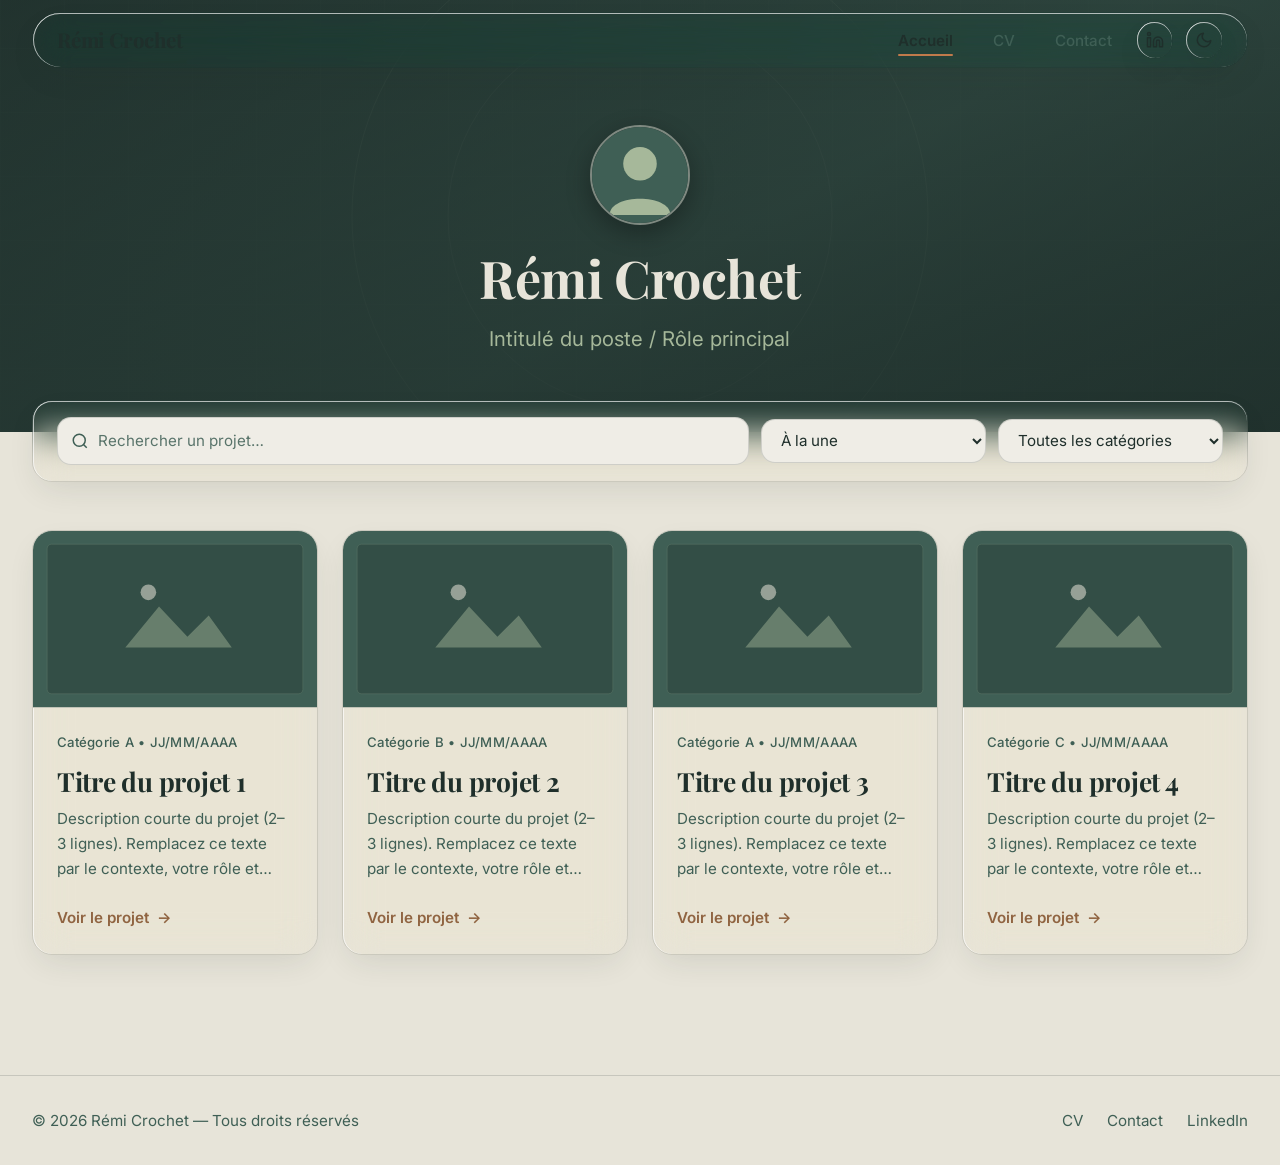
==== index.html @ 6e871546 "Migration des sources" ====
<!DOCTYPE html>
<html lang="fr">
<head>
  <meta charset="UTF-8">
  <meta name="viewport" content="width=device-width, initial-scale=1.0">
  <title>Rémi Crochet — Intitulé du poste / Rôle</title>
  <meta name="description" content="Description courte du portfolio pour les moteurs de recherche (150-160 caractères maximum).">
  
  <!-- Open Graph / SEO -->
  <meta property="og:type" content="website">
  <meta property="og:title" content="Prénom Nom — Intitulé du poste / Rôle">
  <meta property="og:description" content="Description courte du portfolio pour les moteurs de recherche.">
  <meta property="og:image" content="./assets/hero-placeholder.svg">
  <meta property="og:url" content="https://votredomaine.tld/">

  <!-- Typographie : Playfair Display & Inter -->
  <link rel="preconnect" href="https://fonts.googleapis.com">
  <link rel="preconnect" href="https://fonts.gstatic.com" crossorigin>
  <link href="https://fonts.googleapis.com/css2?family=Inter:wght@400;500;600&family=Playfair+Display:ital,wght@0,600;0,700;1,400&display=swap" rel="stylesheet">

  <!-- Script anti-flash de thème (exécuté avant le rendu) -->
  <script>
    (function() {
      const saved = localStorage.getItem('portfolio_theme');
      const prefersDark = window.matchMedia('(prefers-color-scheme: dark)').matches;
      document.documentElement.setAttribute('data-theme', saved || (prefersDark ? 'dark' : 'light'));
    })();
  </script>

  <!-- Styles -->
  <link rel="stylesheet" href="./css/tokens.css">
  <link rel="stylesheet" href="./css/base.css">
  <link rel="stylesheet" href="./css/components/glass.css">
  <link rel="stylesheet" href="./css/components/navbar.css">
  <link rel="stylesheet" href="./css/components/hero.css">
  <link rel="stylesheet" href="./css/components/filters.css">
  <link rel="stylesheet" href="./css/components/card.css">
  <link rel="stylesheet" href="./css/components/carousel.css">
  <link rel="stylesheet" href="./css/components/footer.css">
  <link rel="stylesheet" href="./css/pages/home.css">
</head>
<body>
  <a href="#main-content" class="skip-link">Aller au contenu principal</a>

  <header id="navbar-root" class="site-header"></header>

  <main id="main-content">
    <section id="hero-root" class="hero" aria-label="Présentation"></section>

    <section class="projects-section container" aria-labelledby="projects-heading">
      <h2 id="projects-heading" class="sr-only">Projets réalisés</h2>
      <div id="filters-root" class="filters-bar glass-panel"></div>
      <div id="projects-root" class="projects-showcase" aria-live="polite"></div>
    </section>
  </main>

  <footer id="footer-root" class="site-footer"></footer>

  <script type="module" src="./js/main.js"></script>
  <script type="module" src="./js/pages/home.js"></script>
</body>
</html>
---- css/tokens.css ----
:root {
  /* ==========================================================================
     1. PALETTE BRUTE ("Sauge de galerie") — Ne jamais utiliser dans les composants
     ========================================================================== */
  --palette-forest: #1F2F2B;
  --palette-green: #3F5F55;
  --palette-sage: #A6B89A;
  --palette-cream: #E7E4D9;
  --palette-terracotta: #C07A4B;

  /* ==========================================================================
     2. TYPOGRAPHIE & ÉCHELLES FLUIDES
     ========================================================================== */
  --font-serif: 'Playfair Display', Georgia, Cambria, serif;
  --font-sans: 'Inter', -apple-system, BlinkMacSystemFont, 'Segoe UI', Roboto, sans-serif;

  --text-xs: clamp(0.75rem, 0.72rem + 0.15vw, 0.825rem);
  --text-sm: clamp(0.875rem, 0.84rem + 0.18vw, 0.95rem);
  --text-base: clamp(1rem, 0.96rem + 0.2vw, 1.075rem);
  --text-lg: clamp(1.125rem, 1.05rem + 0.35vw, 1.275rem);
  --text-xl: clamp(1.35rem, 1.2rem + 0.65vw, 1.65rem);
  --text-2xl: clamp(1.75rem, 1.45rem + 1.2vw, 2.35rem);
  --text-3xl: clamp(2.25rem, 1.8rem + 2vw, 3.25rem);

  /* ==========================================================================
     3. ESPACEMENTS, RAYONS & TRANSITIONS
     ========================================================================== */
  --space-2xs: 0.25rem;
  --space-xs: 0.5rem;
  --space-sm: 0.75rem;
  --space-md: 1rem;
  --space-lg: 1.5rem;
  --space-xl: 2rem;
  --space-2xl: 3rem;
  --space-3xl: 4.5rem;

  --radius-sm: 0.5rem;
  --radius-md: 0.875rem;
  --radius-lg: 1.25rem;
  --radius-full: 9999px;

  --container-max: 1280px;
  --navbar-height: 4.5rem;

  --glass-blur: 18px;
  --glass-saturate: 150%;

  --ease-smooth: cubic-bezier(0.22, 1, 0.36, 1);
  --duration-fast: 200ms;
  --duration-normal: 280ms;
}

/* ==========================================================================
   4. VARIABLES SÉMANTIQUES — THÈME CLAIR (Par défaut)
   ========================================================================== */
:root,
:root[data-theme="light"] {
  --bg: var(--palette-cream);
  --surface: color-mix(in srgb, var(--palette-cream) 65%, white 35%);
  --surface-elevated: color-mix(in srgb, var(--palette-cream) 82%, var(--palette-sage) 18%);
  
  /* Liquid Glass clair : dérive de blanc et sauge translucide */
  --surface-glass: color-mix(in srgb, var(--palette-cream) 72%, white 28%, transparent 18%);
  --surface-glass-fallback: color-mix(in srgb, var(--palette-cream) 94%, var(--palette-sage) 6%);
  --glass-border: color-mix(in srgb, var(--palette-forest) 14%, transparent);
  --glass-highlight: color-mix(in srgb, white 65%, transparent);
  --glass-shadow: 0 12px 32px -8px color-mix(in srgb, var(--palette-forest) 12%, transparent);

  /* Contrastes vérifiés WCAG AA :
     - --text (#1F2F2B) sur --bg (#E7E4D9) = 10.7:1 (AAA)
     - --text-muted (#3F5F55) sur --bg (#E7E4D9) = 5.1:1 (AA)
     - --accent-text (#8F5C3A) sur --bg (#E7E4D9) = 4.8:1 (AA)
     - --on-accent (#1F2F2B) sur --accent (#C07A4B) = 4.6:1 (AA) */
  --text: var(--palette-forest);
  --text-muted: var(--palette-green);
  --border: color-mix(in srgb, var(--palette-forest) 16%, transparent);

  --accent: var(--palette-terracotta);
  --accent-hover: color-mix(in srgb, var(--palette-terracotta) 85%, var(--palette-forest) 15%);
  --accent-text: color-mix(in srgb, var(--palette-terracotta) 70%, var(--palette-forest) 30%);
  --on-accent: var(--palette-forest);

  --hero-overlay: linear-gradient(
    to bottom,
    color-mix(in srgb, var(--palette-forest) 58%, transparent),
    color-mix(in srgb, var(--palette-forest) 78%, transparent)
  );
  --hero-text: var(--palette-cream);
  --hero-text-muted: var(--palette-sage);
}

/* ==========================================================================
   5. VARIABLES SÉMANTIQUES — THÈME SOMBRE
   ========================================================================== */
:root[data-theme="dark"] {
  --bg: var(--palette-forest);
  --surface: color-mix(in srgb, var(--palette-forest) 65%, var(--palette-green) 35%);
  --surface-elevated: color-mix(in srgb, var(--palette-forest) 45%, var(--palette-green) 55%);

  /* Liquid Glass sombre : dérive de green translucide */
  --surface-glass: color-mix(in srgb, var(--palette-green) 42%, transparent);
  --surface-glass-fallback: color-mix(in srgb, var(--palette-forest) 75%, var(--palette-green) 25%);
  --glass-border: color-mix(in srgb, var(--palette-sage) 22%, transparent);
  --glass-highlight: color-mix(in srgb, var(--palette-cream) 16%, transparent);
  --glass-shadow: 0 14px 36px -8px rgba(0, 0, 0, 0.45);

  /* Contrastes vérifiés WCAG AA :
     - --text (#E7E4D9) sur --bg (#1F2F2B) = 10.7:1 (AAA)
     - --text-muted (#A6B89A) sur --bg (#1F2F2B) = 6.1:1 (AA)
     - --accent-text (#C07A4B) sur --bg (#1F2F2B) = 4.6:1 (AA) */
  --text: var(--palette-cream);
  --text-muted: var(--palette-sage);
  --border: color-mix(in srgb, var(--palette-sage) 20%, transparent);

  --accent: var(--palette-terracotta);
  --accent-hover: color-mix(in srgb, var(--palette-terracotta) 88%, var(--palette-cream) 12%);
  --accent-text: var(--palette-terracotta);
  --on-accent: var(--palette-forest);

  --hero-overlay: linear-gradient(
    to bottom,
    color-mix(in srgb, var(--palette-forest) 65%, transparent),
    color-mix(in srgb, var(--palette-forest) 90%, transparent)
  );
  --hero-text: var(--palette-cream);
  --hero-text-muted: var(--palette-sage);
}
---- css/base.css ----
*,
*::before,
*::after {
  box-sizing: border-box;
  margin: 0;
  padding: 0;
}

html {
  font-family: var(--font-sans);
  font-size: 100%;
  line-height: 1.65;
  color: var(--text);
  background-color: var(--bg);
  scroll-behavior: smooth;
  transition: background-color var(--duration-normal) var(--ease-smooth),
              color var(--duration-normal) var(--ease-smooth);
}

body {
  min-height: 100vh;
  display: flex;
  flex-direction: column;
  overflow-x: hidden;
  -webkit-font-smoothing: antialiased;
}

main {
  flex: 1;
}

h1, h2, h3, h4 {
  font-family: var(--font-serif);
  font-weight: 700;
  line-height: 1.25;
  color: var(--text);
  letter-spacing: -0.01em;
}

p {
  max-width: 68ch;
}

a {
  color: inherit;
  text-decoration: none;
  transition: color var(--duration-fast) var(--ease-smooth);
}

img, svg {
  display: block;
  max-width: 100%;
}

button, input, select {
  font: inherit;
  color: inherit;
}

ul {
  list-style: none;
}

/* Focus accessible universel (Terracotta) */
:focus-visible {
  outline: 2px solid var(--accent);
  outline-offset: 3px;
}

/* Lien d'évitement clavier */
.skip-link {
  position: absolute;
  top: -100%;
  left: var(--space-md);
  z-index: 1000;
  padding: var(--space-xs) var(--space-md);
  background-color: var(--accent);
  color: var(--on-accent);
  font-weight: 600;
  border-radius: var(--radius-sm);
}

.skip-link:focus {
  top: var(--space-sm);
}

/* Utilitaires de mise en page */
.container {
  width: min(100% - 2rem, var(--container-max));
  margin-inline: auto;
}

@media (min-width: 768px) {
  .container {
    width: min(100% - 4rem, var(--container-max));
  }
}

.page-offset {
  padding-top: calc(var(--navbar-height) + var(--space-2xl));
  padding-bottom: var(--space-3xl);
}

.sr-only {
  position: absolute;
  width: 1px;
  height: 1px;
  padding: 0;
  margin: -1px;
  overflow: hidden;
  clip: rect(0, 0, 0, 0);
  white-space: nowrap;
  border: 0;
}

/* Bouton primaire (Terracotta + texte Forest AA) */
.btn-primary {
  display: inline-flex;
  align-items: center;
  justify-content: center;
  gap: var(--space-xs);
  padding: 0.65rem 1.35rem;
  background-color: var(--accent);
  color: var(--on-accent);
  font-weight: 600;
  font-size: var(--text-sm);
  border-radius: var(--radius-full);
  border: 1px solid transparent;
  cursor: pointer;
  transition: background-color var(--duration-fast) var(--ease-smooth),
              transform var(--duration-fast) var(--ease-smooth);
}

.btn-primary:hover {
  background-color: var(--accent-hover);
  transform: translateY(-1px);
}

.btn-primary:active {
  transform: translateY(0);
}

/* Respect strict de prefers-reduced-motion */
@media (prefers-reduced-motion: reduce) {
  *,
  *::before,
  *::after {
    animation-duration: 0.01ms !important;
    animation-iteration-count: 1 !important;
    transition-duration: 0.01ms !important;
    scroll-behavior: auto !important;
  }
}
---- css/components/glass.css ----
/* Effet Liquid Glass (macOS) avec fallback pour navigateurs sans backdrop-filter */
.glass-panel,
.glass-card,
.glass-pill {
  background-color: var(--surface-glass-fallback);
  border: 1px solid var(--glass-border);
  box-shadow: var(--glass-shadow),
              inset 0 1px 0 0 var(--glass-highlight),
              inset 1px 0 0 0 var(--glass-highlight);
}

@supports ((backdrop-filter: blur(1px)) or (-webkit-backdrop-filter: blur(1px))) {
  .glass-panel,
  .glass-card,
  .glass-pill {
    background-color: var(--surface-glass);
    -webkit-backdrop-filter: blur(var(--glass-blur)) saturate(var(--glass-saturate));
    backdrop-filter: blur(var(--glass-blur)) saturate(var(--glass-saturate));
  }
}

.glass-panel {
  border-radius: var(--radius-lg);
}

.glass-card {
  border-radius: var(--radius-lg);
  transition: transform var(--duration-normal) var(--ease-smooth),
              border-color var(--duration-normal) var(--ease-smooth),
              box-shadow var(--duration-normal) var(--ease-smooth);
}

.glass-pill {
  border-radius: var(--radius-full);
  transition: background-color var(--duration-fast) var(--ease-smooth),
              border-color var(--duration-fast) var(--ease-smooth),
              transform var(--duration-fast) var(--ease-smooth);
}
---- css/components/navbar.css ----
.site-header {
  position: fixed;
  top: 0;
  left: 0;
  right: 0;
  z-index: 100;
  padding: var(--space-sm) 0;
}

.navbar {
  display: flex;
  align-items: center;
  justify-content: space-between;
  min-height: 3.5rem;
  padding: var(--space-xs) var(--space-lg);
}

.navbar__brand {
  font-family: var(--font-serif);
  font-size: var(--text-lg);
  font-weight: 700;
  color: var(--text);
  letter-spacing: -0.01em;
}

.navbar__actions {
  display: flex;
  align-items: center;
  gap: var(--space-sm);
}

.navbar__menu {
  display: none;
  align-items: center;
  gap: var(--space-md);
}

.navbar__link {
  position: relative;
  padding: var(--space-xs) var(--space-sm);
  font-size: var(--text-sm);
  font-weight: 500;
  color: var(--text-muted);
  border-radius: var(--radius-sm);
  transition: color var(--duration-fast) var(--ease-smooth);
}

.navbar__link:hover {
  color: var(--text);
}

.navbar__link[aria-current="page"] {
  color: var(--text);
  font-weight: 600;
}

.navbar__link[aria-current="page"]::after {
  content: "";
  position: absolute;
  bottom: 2px;
  left: var(--space-sm);
  right: var(--space-sm);
  height: 2px;
  background-color: var(--accent);
  border-radius: var(--radius-full);
}

.navbar__icon-btn {
  display: inline-flex;
  align-items: center;
  justify-content: center;
  width: 2.35rem;
  height: 2.35rem;
  color: var(--text);
  background: transparent;
  cursor: pointer;
}

.navbar__icon-btn:hover {
  border-color: var(--accent);
  color: var(--accent-text);
}

.navbar__burger {
  display: inline-flex;
}

/* Menu mobile déroulant */
.navbar__dropdown {
  display: none;
  margin-top: var(--space-xs);
  padding: var(--space-md);
}

.navbar__dropdown[data-open="true"] {
  display: block;
}

.navbar__mobile-list {
  display: flex;
  flex-direction: column;
  gap: var(--space-xs);
}

.navbar__mobile-list .navbar__link {
  display: block;
  padding: var(--space-sm) var(--space-md);
}

@media (min-width: 768px) {
  .navbar__menu {
    display: flex;
  }

  .navbar__burger,
  .navbar__dropdown {
    display: none !important;
  }
}
---- css/components/hero.css ----
.hero {
  position: relative;
  min-height: clamp(22rem, 48vh, 30rem);
  display: flex;
  align-items: center;
  justify-content: center;
  text-align: center;
  padding: calc(var(--navbar-height) + var(--space-2xl)) var(--space-md) var(--space-3xl);
  background-size: cover;
  background-position: center;
  background-repeat: no-repeat;
  overflow: hidden;
}

.hero::before {
  content: "";
  position: absolute;
  inset: 0;
  background: var(--hero-overlay);
  z-index: 1;
}

.hero__content {
  position: relative;
  z-index: 2;
  display: flex;
  flex-direction: column;
  align-items: center;
  gap: var(--space-sm);
  max-width: 42rem;
}

.hero__avatar {
  width: 6.25rem;
  height: 6.25rem;
  border-radius: var(--radius-full);
  object-fit: cover;
  border: 2px solid color-mix(in srgb, var(--palette-cream) 45%, transparent);
  box-shadow: 0 8px 24px rgba(0, 0, 0, 0.3);
  margin-bottom: var(--space-xs);
}

.hero__title {
  font-size: var(--text-3xl);
  color: var(--hero-text);
}

.hero__subtitle {
  font-size: var(--text-lg);
  color: var(--hero-text-muted);
  font-weight: 400;
}
---- css/components/filters.css ----
.filters-bar {
  position: relative;
  z-index: 10;
  margin-top: calc(-1 * var(--space-xl));
  margin-bottom: var(--space-2xl);
  padding: var(--space-md);
  display: grid;
  grid-template-columns: 1fr;
  gap: var(--space-sm);
  align-items: center;
}

.filters-bar__search {
  position: relative;
  display: flex;
  align-items: center;
}

.filters-bar__search-icon {
  position: absolute;
  left: 0.9rem;
  color: var(--text-muted);
  pointer-events: none;
}

.filters-bar__input,
.filters-bar__select {
  width: 100%;
  padding: 0.65rem 0.9rem;
  font-size: var(--text-sm);
  background-color: var(--surface);
  color: var(--text);
  border: 1px solid var(--border);
  border-radius: var(--radius-md);
  transition: border-color var(--duration-fast) var(--ease-smooth);
}

.filters-bar__input {
  padding-left: 2.5rem;
}

.filters-bar__input::placeholder {
  color: var(--text-muted);
  opacity: 0.85;
}

.filters-bar__input:focus,
.filters-bar__select:focus {
  border-color: var(--accent);
  outline: none;
}

.filters-bar__controls {
  display: grid;
  grid-template-columns: 1fr;
  gap: var(--space-sm);
}

@media (min-width: 640px) {
  .filters-bar__controls {
    grid-template-columns: 1fr 1fr;
  }
}

@media (min-width: 960px) {
  .filters-bar {
    grid-template-columns: 1.5fr 1fr;
    padding: var(--space-md) var(--space-lg);
  }
}
---- css/components/card.css ----
.project-card {
  display: flex;
  flex-direction: column;
  height: 100%;
  overflow: hidden;
}

.project-card:hover {
  transform: translateY(-4px);
  border-color: color-mix(in srgb, var(--accent) 50%, var(--glass-border));
}

.project-card__media {
  position: relative;
  aspect-ratio: 16 / 10;
  overflow: hidden;
  background-color: var(--surface-elevated);
  border-bottom: 1px solid var(--glass-border);
}

.project-card__img {
  width: 100%;
  height: 100%;
  object-fit: cover;
  transition: transform var(--duration-normal) var(--ease-smooth);
}

.project-card:hover .project-card__img {
  transform: scale(1.03);
}

.project-card__body {
  display: flex;
  flex-direction: column;
  flex: 1;
  padding: var(--space-lg);
  gap: var(--space-xs);
}

.project-card__meta {
  font-size: var(--text-xs);
  color: var(--text-muted);
  font-weight: 500;
  letter-spacing: 0.02em;
}

.project-card__title {
  font-size: var(--text-xl);
  color: var(--text);
  margin-top: 0.15rem;
}

.project-card__desc {
  font-size: var(--text-sm);
  color: var(--text-muted);
  display: -webkit-box;
  -webkit-line-clamp: 3;
  -webkit-box-orient: vertical;
  overflow: hidden;
  margin-bottom: var(--space-md);
}

.project-card__link {
  margin-top: auto;
  display: inline-flex;
  align-items: center;
  gap: var(--space-xs);
  font-size: var(--text-sm);
  font-weight: 600;
  color: var(--accent-text);
  width: fit-content;
}

.project-card__link:hover {
  text-decoration: underline;
  text-underline-offset: 4px;
}
---- css/components/carousel.css ----
/* Mode Grille (4 projets ou moins) */
.projects-grid {
  display: grid;
  grid-template-columns: 1fr;
  gap: var(--space-lg);
}

@media (min-width: 640px) {
  .projects-grid {
    grid-template-columns: repeat(2, 1fr);
  }
}

@media (min-width: 960px) {
  .projects-grid {
    grid-template-columns: repeat(3, 1fr);
  }
}

@media (min-width: 1200px) {
  .projects-grid {
    grid-template-columns: repeat(4, 1fr);
  }
}

/* Mode Carrousel (Plus de 4 projets) */
.carousel {
  position: relative;
}

.carousel__header {
  display: flex;
  justify-content: flex-end;
  gap: var(--space-xs);
  margin-bottom: var(--space-md);
}

.carousel__btn {
  display: inline-flex;
  align-items: center;
  justify-content: center;
  width: 2.5rem;
  height: 2.5rem;
  cursor: pointer;
  color: var(--text);
}

.carousel__btn:hover {
  border-color: var(--accent);
  color: var(--accent-text);
}

.carousel__track {
  display: grid;
  grid-auto-flow: column;
  /* Mobile : 1.2 cartes visibles pour suggérer le défilement */
  grid-auto-columns: calc((100% - var(--space-md)) / 1.2);
  gap: var(--space-lg);
  overflow-x: auto;
  scroll-snap-type: x mandatory;
  scroll-behavior: smooth;
  scrollbar-width: none;
  padding-bottom: var(--space-sm);
  cursor: grab;
}

.carousel__track::-webkit-scrollbar {
  display: none;
}

.carousel__track.is-dragging {
  cursor: grabbing;
  scroll-snap-type: none;
  scroll-behavior: auto;
  user-select: none;
}

.carousel__slide {
  scroll-snap-align: start;
  height: 100%;
}

/* Tablette : 3 cartes visibles */
@media (min-width: 768px) {
  .carousel__track {
    grid-auto-columns: calc((100% - (2 * var(--space-lg))) / 3);
  }
}

/* Grand écran : 4 cartes visibles */
@media (min-width: 1200px) {
  .carousel__track {
    grid-auto-columns: calc((100% - (3 * var(--space-lg))) / 4);
  }
}
---- css/components/footer.css ----
.site-footer {
  margin-top: var(--space-3xl);
  border-top: 1px solid var(--border);
  padding: var(--space-xl) 0;
  font-size: var(--text-sm);
  color: var(--text-muted);
}

.footer__inner {
  display: flex;
  flex-direction: column;
  align-items: center;
  justify-content: space-between;
  gap: var(--space-md);
  text-align: center;
}

.footer__links {
  display: flex;
  align-items: center;
  gap: var(--space-lg);
}

.footer__link:hover {
  color: var(--accent-text);
  text-decoration: underline;
  text-underline-offset: 4px;
}

@media (min-width: 640px) {
  .footer__inner {
    flex-direction: row;
    text-align: left;
  }
}
---- css/pages/home.css ----
.projects-section {
  padding-bottom: var(--space-2xl);
}

.empty-state {
  text-align: center;
  padding: var(--space-3xl) var(--space-lg);
  display: flex;
  flex-direction: column;
  align-items: center;
  gap: var(--space-md);
}

.empty-state__title {
  font-size: var(--text-xl);
}

.empty-state__text {
  color: var(--text-muted);
  font-size: var(--text-sm);
}
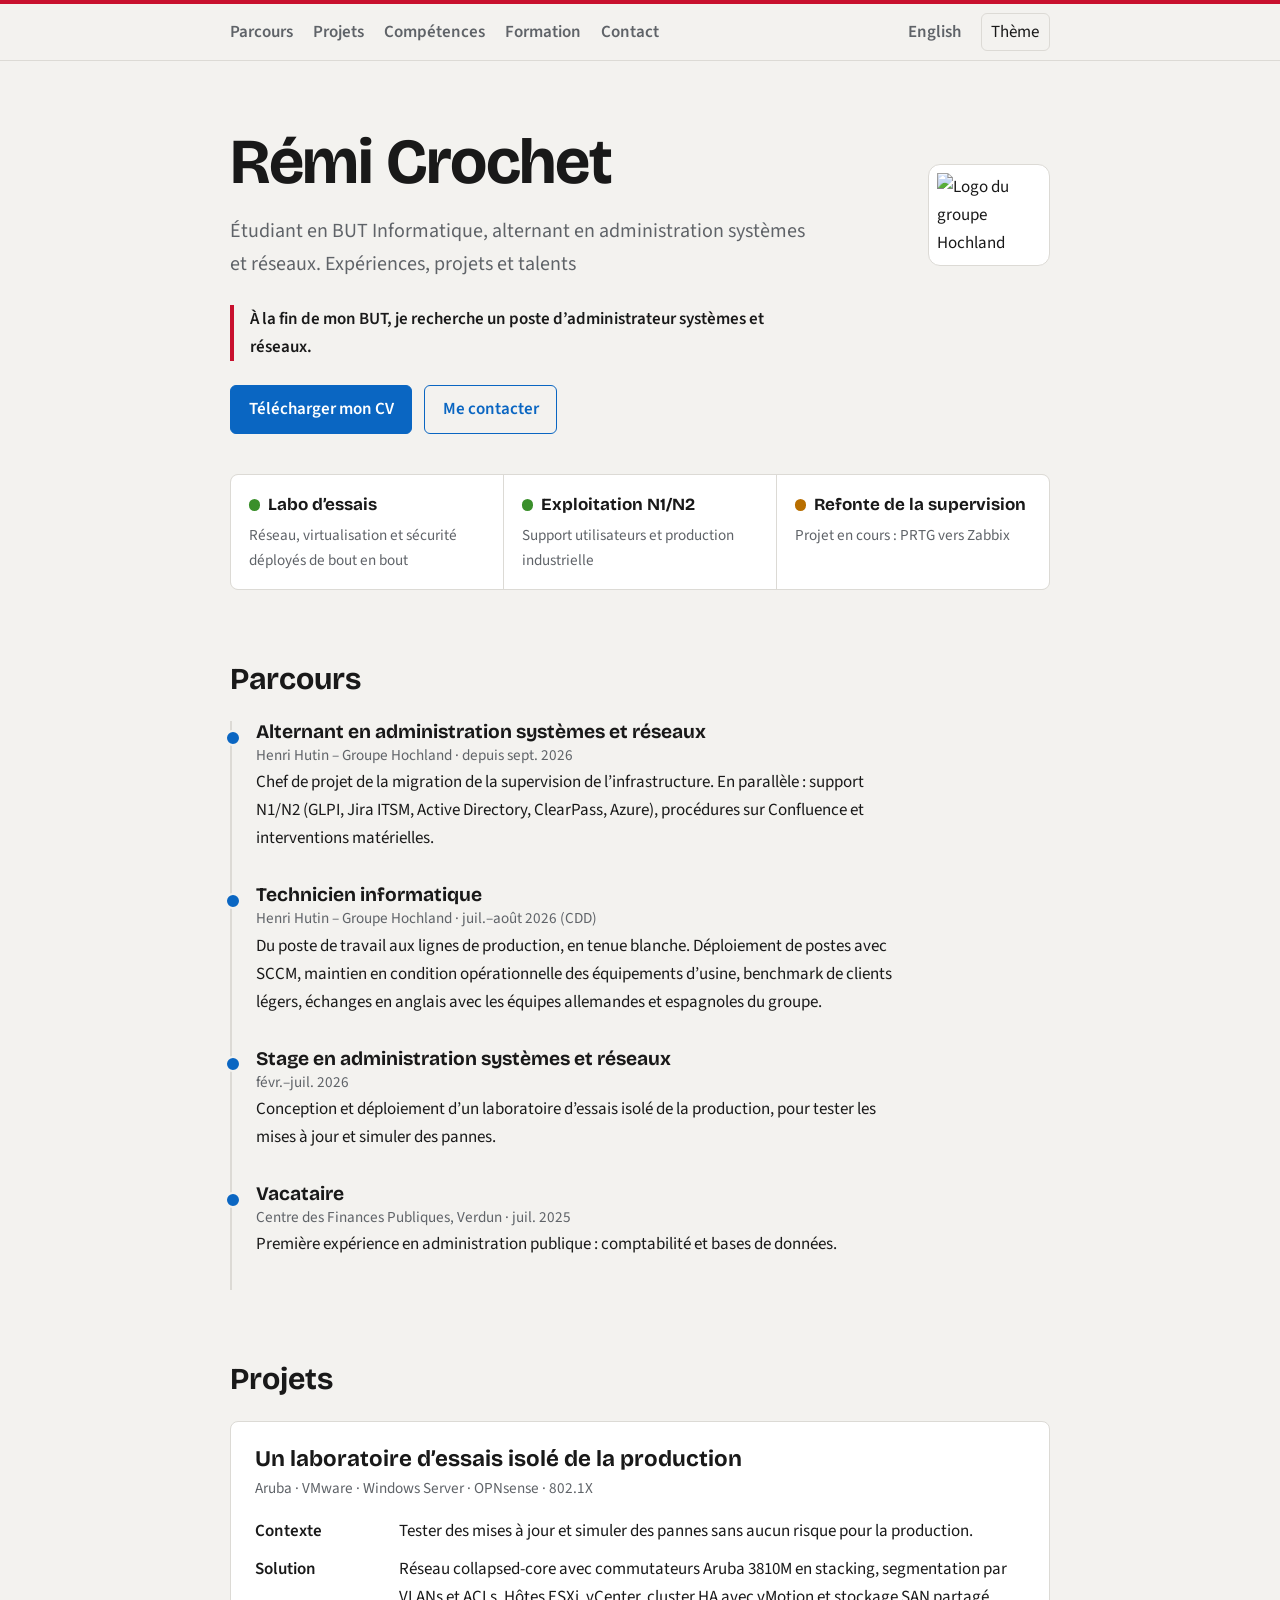
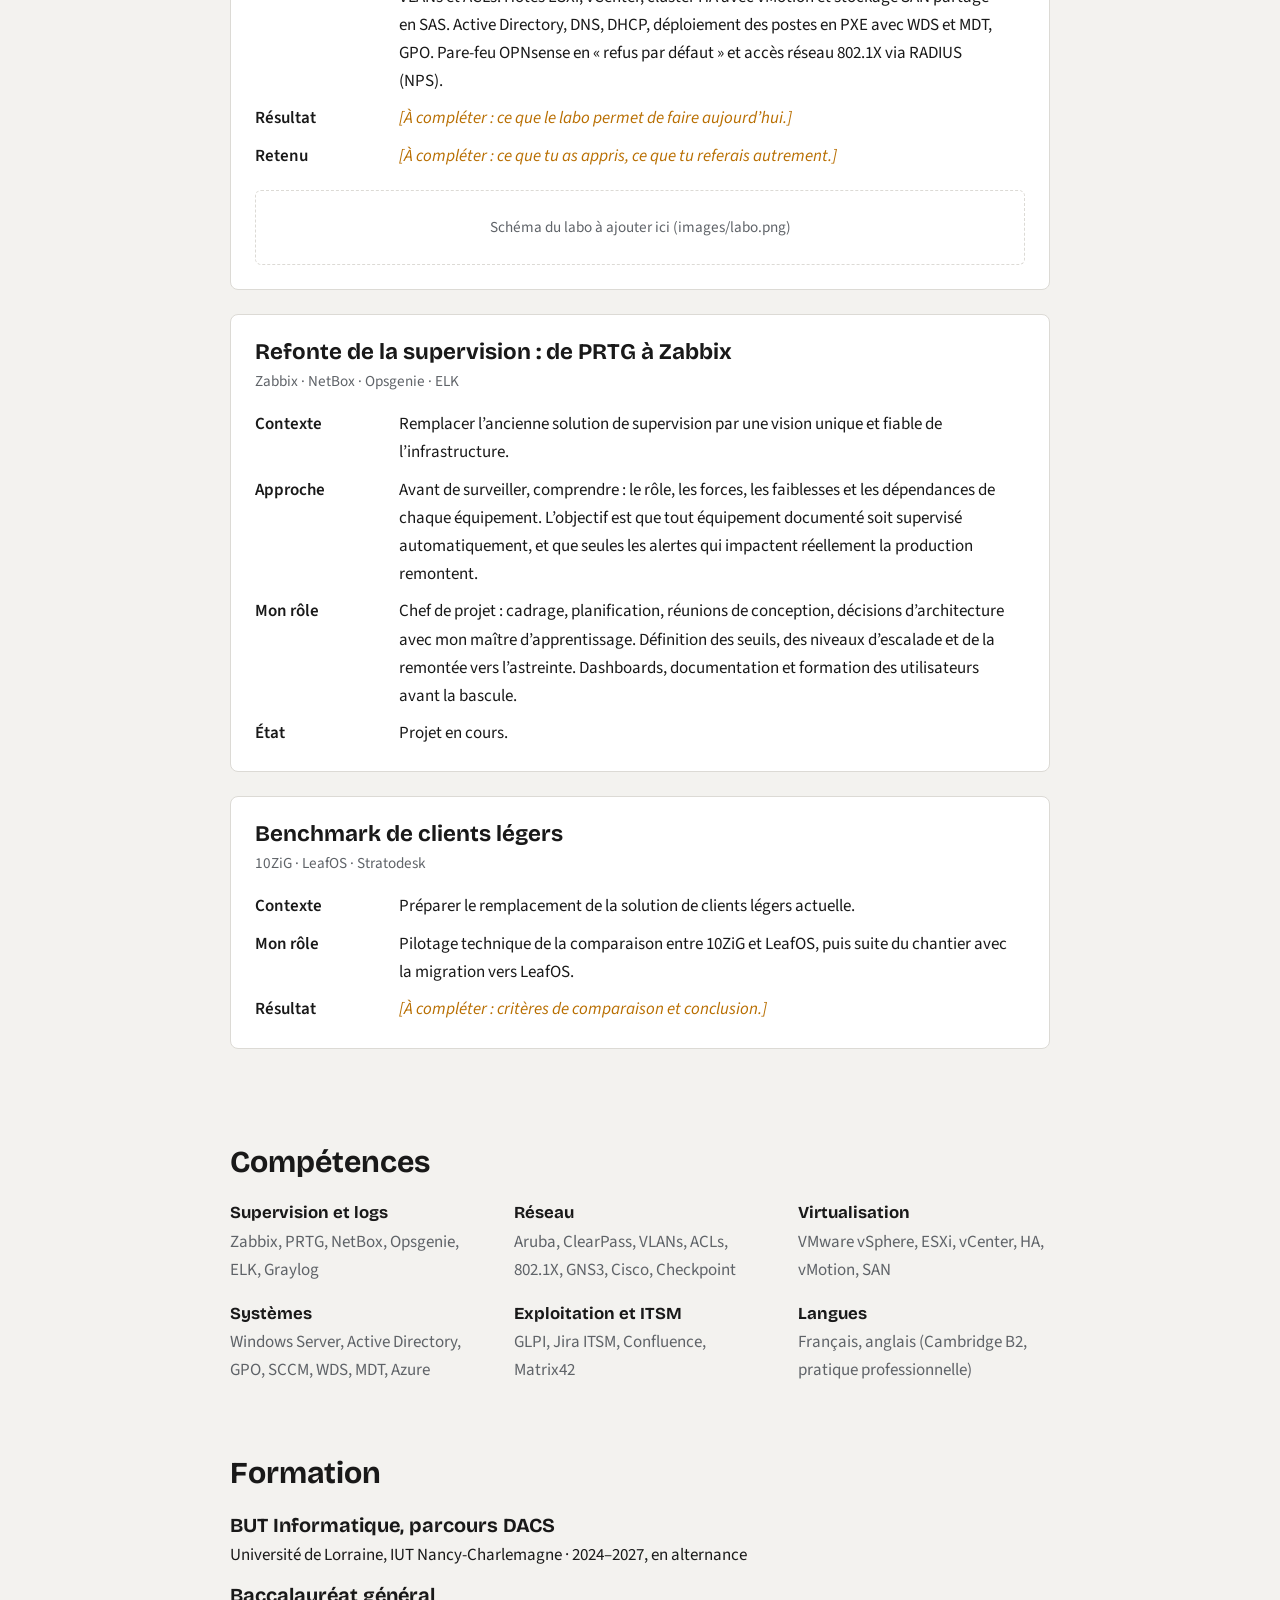
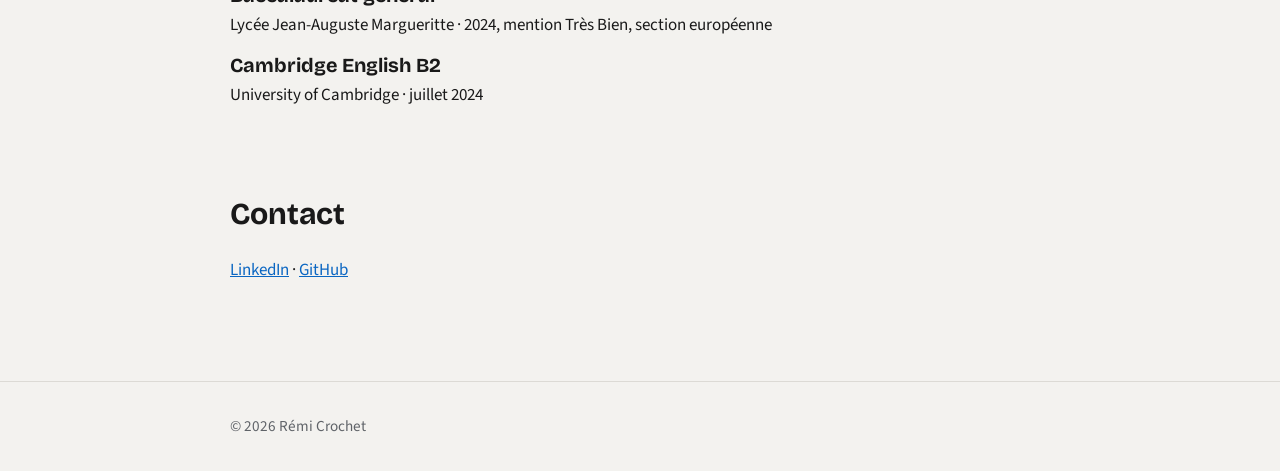
==== commit 5820ec79: "portfolio" ====
--- a/index.html
+++ b/index.html
@@ -1,62 +1,202 @@
-<!DOCTYPE html>
-<html lang="fr">
-<head>
-  <meta charset="UTF-8">
-  <meta name="viewport" content="width=device-width, initial-scale=1.0">
-  <title>Rémi Crochet — Intitulé du poste / Rôle</title>
-  <meta name="description" content="Description courte du portfolio pour les moteurs de recherche (150-160 caractères maximum).">
-  
-  <!-- Open Graph / SEO -->
-  <meta property="og:type" content="website">
-  <meta property="og:title" content="Prénom Nom — Intitulé du poste / Rôle">
-  <meta property="og:description" content="Description courte du portfolio pour les moteurs de recherche.">
-  <meta property="og:image" content="./assets/hero-placeholder.svg">
-  <meta property="og:url" content="https://votredomaine.tld/">
-
-  <!-- Typographie : Playfair Display & Inter -->
-  <link rel="preconnect" href="https://fonts.googleapis.com">
-  <link rel="preconnect" href="https://fonts.gstatic.com" crossorigin>
-  <link href="https://fonts.googleapis.com/css2?family=Inter:wght@400;500;600&family=Playfair+Display:ital,wght@0,600;0,700;1,400&display=swap" rel="stylesheet">
-
-  <!-- Script anti-flash de thème (exécuté avant le rendu) -->
-  <script>
-    (function() {
-      const saved = localStorage.getItem('portfolio_theme');
-      const prefersDark = window.matchMedia('(prefers-color-scheme: dark)').matches;
-      document.documentElement.setAttribute('data-theme', saved || (prefersDark ? 'dark' : 'light'));
-    })();
-  </script>
-
-  <!-- Styles -->
-  <link rel="stylesheet" href="./css/tokens.css">
-  <link rel="stylesheet" href="./css/base.css">
-  <link rel="stylesheet" href="./css/components/glass.css">
-  <link rel="stylesheet" href="./css/components/navbar.css">
-  <link rel="stylesheet" href="./css/components/hero.css">
-  <link rel="stylesheet" href="./css/components/filters.css">
-  <link rel="stylesheet" href="./css/components/card.css">
-  <link rel="stylesheet" href="./css/components/carousel.css">
-  <link rel="stylesheet" href="./css/components/footer.css">
-  <link rel="stylesheet" href="./css/pages/home.css">
-</head>
-<body>
-  <a href="#main-content" class="skip-link">Aller au contenu principal</a>
-
-  <header id="navbar-root" class="site-header"></header>
-
-  <main id="main-content">
-    <section id="hero-root" class="hero" aria-label="Présentation"></section>
-
-    <section class="projects-section container" aria-labelledby="projects-heading">
-      <h2 id="projects-heading" class="sr-only">Projets réalisés</h2>
-      <div id="filters-root" class="filters-bar glass-panel"></div>
-      <div id="projects-root" class="projects-showcase" aria-live="polite"></div>
-    </section>
-  </main>
-
-  <footer id="footer-root" class="site-footer"></footer>
-
-  <script type="module" src="./js/main.js"></script>
-  <script type="module" src="./js/pages/home.js"></script>
-</body>
-</html>+<!DOCTYPE html>
+<html lang="fr">
+<head>
+<meta charset="utf-8">
+<meta name="viewport" content="width=device-width, initial-scale=1">
+<title>Rémi Crochet – Administration systèmes et réseaux</title>
+<meta name="description" content="Étudiant en BUT Informatique, alternant en administration systèmes et réseaux. Parcours, projets et compétences.">
+<link rel="canonical" href="https://remicrochet.fr/">
+<link rel="alternate" hreflang="en" href="en.html">
+<link rel="preconnect" href="https://fonts.googleapis.com">
+<link rel="preconnect" href="https://fonts.gstatic.com" crossorigin>
+<link href="https://fonts.googleapis.com/css2?family=Bricolage+Grotesque:wght@500;700&family=Source+Sans+3:wght@400;600&display=swap" rel="stylesheet">
+<style>
+:root{--bg:#f3f2ef;--surface:#fff;--ink:#191919;--muted:#5f6368;--line:#dcdad5;--accent:#0a66c2;--on:#fff;--red:#c8102e;--ok:#3a8f2b;--warn:#b86e00}
+@media (prefers-color-scheme:dark){:root:not([data-theme=light]){--bg:#151a1e;--surface:#1d2226;--ink:#ecf0f3;--muted:#a9b3bb;--line:#38434f;--accent:#71b7fb;--on:#0b1218;--red:#ff5a6e;--ok:#5fcf4a;--warn:#f0b13a}}
+:root[data-theme=dark]{--bg:#151a1e;--surface:#1d2226;--ink:#ecf0f3;--muted:#a9b3bb;--line:#38434f;--accent:#71b7fb;--on:#0b1218;--red:#ff5a6e;--ok:#5fcf4a;--warn:#f0b13a}
+*{box-sizing:border-box}
+html{scroll-behavior:smooth;scroll-padding-top:4.5rem}
+body{margin:0;background:var(--bg);color:var(--ink);font:400 1.0625rem/1.65 "Source Sans 3",system-ui,sans-serif}
+h1,h2,h3{font-family:"Bricolage Grotesque",system-ui,sans-serif;line-height:1.15;margin:0}
+a{color:var(--accent)}
+a:focus-visible,button:focus-visible{outline:3px solid var(--accent);outline-offset:3px}
+.wrap{max-width:860px;margin:0 auto;padding:0 1.25rem}
+header.top{border-top:4px solid var(--red);position:sticky;top:0;z-index:5;background:var(--bg);border-bottom:1px solid var(--line)}
+header.top .wrap{display:flex;gap:1.25rem;align-items:center;min-height:3.5rem;overflow-x:auto}
+header.top a{color:var(--muted);text-decoration:none;white-space:nowrap;font-weight:600}
+header.top a:hover{color:var(--ink)}
+header.top .lang{margin-left:auto}
+header.top button{background:none;border:1px solid var(--line);color:var(--ink);border-radius:6px;padding:.25rem .6rem;cursor:pointer;font:inherit}
+section{padding:3.5rem 0 1rem}
+h2{font-size:1.9rem;margin-bottom:1.5rem}
+.hero{padding-top:4rem}
+.intro{display:flex;gap:2rem;align-items:center;justify-content:space-between;flex-wrap:wrap}
+.logo{background:#fff;border-radius:12px;padding:.5rem;border:1px solid var(--line);flex:none}
+.logo img{display:block;width:104px;height:auto}
+.goal{border-left:4px solid var(--red);padding-left:1rem;max-width:36rem;margin:0 0 1.5rem;font-weight:600}
+.hero h1{font-size:clamp(2.4rem,7vw,4rem);letter-spacing:-.02em;font-weight:700}
+.hero p.lead{font-size:1.25rem;max-width:36rem;color:var(--muted);margin:1rem 0 1.5rem}
+.btns{display:flex;flex-wrap:wrap;gap:.75rem;margin-bottom:2.5rem}
+.btn{display:inline-block;padding:.6rem 1.1rem;border-radius:6px;border:1px solid var(--accent);color:var(--accent);text-decoration:none;font-weight:600}
+.btn.main{background:var(--accent);color:var(--on)}
+.board{display:grid;grid-template-columns:repeat(auto-fit,minmax(230px,1fr));gap:1px;background:var(--line);border:1px solid var(--line);border-radius:8px;overflow:hidden}
+.tile{background:var(--surface);padding:1rem 1.1rem}
+.tile b{display:flex;align-items:center;gap:.5rem;font-family:"Bricolage Grotesque",sans-serif}
+.dot{width:.7rem;height:.7rem;border-radius:50%;background:var(--ok);flex:none}
+.dot.warn{background:var(--warn)}
+.tile span{display:block;color:var(--muted);font-size:.95rem;margin-top:.25rem}
+.timeline{list-style:none;margin:0;padding:0 0 0 1.5rem;border-left:2px solid var(--line)}
+.timeline li{position:relative;padding-bottom:2rem}
+.timeline li::before{content:"";position:absolute;left:calc(-1.5rem - 7px);top:.55rem;width:12px;height:12px;border-radius:50%;background:var(--accent);border:2px solid var(--bg)}
+.timeline h3{font-size:1.2rem}
+.when{color:var(--muted);font-size:.95rem;margin:.1rem 0 .4rem}
+.timeline p{margin:0;max-width:40rem}
+article.proj{background:var(--surface);border:1px solid var(--line);border-radius:8px;padding:1.5rem;margin-bottom:1.5rem}
+article.proj h3{font-size:1.4rem;margin-bottom:.25rem}
+article.proj .tags{color:var(--muted);font-size:.95rem;margin:0 0 1rem}
+article.proj dl{margin:0;display:grid;grid-template-columns:8rem 1fr;gap:.6rem 1rem}
+article.proj dt{font-weight:600}
+article.proj dd{margin:0;max-width:38rem}
+.todo{color:var(--warn);font-style:italic}
+.fig{margin:1.25rem 0 0;border:1px dashed var(--line);border-radius:6px;padding:1.5rem;color:var(--muted);text-align:center;font-size:.95rem}
+.skills{display:grid;grid-template-columns:repeat(auto-fit,minmax(240px,1fr));gap:1.25rem 2rem}
+.skills h3{font-size:1.05rem;margin-bottom:.3rem}
+.skills p{margin:0;color:var(--muted)}
+.edu p{margin:.2rem 0 1rem}
+footer{margin-top:4rem;border-top:1px solid var(--line);padding:2rem 0;color:var(--muted);font-size:.95rem}
+@media (max-width:600px){article.proj dl{grid-template-columns:1fr;gap:.1rem}article.proj dd{margin-bottom:.7rem}}
+@media (prefers-reduced-motion:reduce){html{scroll-behavior:auto}}
+</style>
+</head>
+<body>
+<header class="top">
+  <div class="wrap">
+    <a href="#parcours">Parcours</a><a href="#projets">Projets</a><a href="#competences">Compétences</a><a href="#formation">Formation</a><a href="#contact">Contact</a>
+    <a class="lang" href="en.html" hreflang="en" lang="en">English</a>
+    <button id="theme" type="button" aria-label="Changer de thème">Thème</button>
+  </div>
+</header>
+
+<main class="wrap">
+  <section class="hero" id="top">
+    <div class="intro"><div><h1>Rémi Crochet</h1>
+    <p class="lead">Étudiant en BUT Informatique, alternant en administration systèmes et réseaux. Expériences, projets et talents</p></div><div class="logo"><img src="images/hochland.jpg" width="104" alt="Logo du groupe Hochland"></div></div>
+    <p class="goal">À la fin de mon BUT, je recherche un poste d’administrateur systèmes et réseaux.</p>
+    <div class="btns">
+      <a class="btn main" href="cv.pdf">Télécharger mon CV</a>
+      <a class="btn" href="#contact">Me contacter</a>
+    </div>
+    <div class="board" role="list" aria-label="Où j’en suis">
+      <div class="tile" role="listitem"><b><i class="dot"></i>Labo d’essais</b><span>Réseau, virtualisation et sécurité déployés de bout en bout</span></div>
+      <div class="tile" role="listitem"><b><i class="dot"></i>Exploitation N1/N2</b><span>Support utilisateurs et production industrielle</span></div>
+      <div class="tile" role="listitem"><b><i class="dot warn"></i>Refonte de la supervision</b><span>Projet en cours : PRTG vers Zabbix</span></div>
+    </div>
+  </section>
+
+  <section id="parcours">
+    <h2>Parcours</h2>
+    <ol class="timeline">
+      <li>
+        <h3>Alternant en administration systèmes et réseaux</h3>
+        <p class="when">Henri Hutin – Groupe Hochland · depuis sept. 2026</p>
+        <p>Chef de projet de la migration de la supervision de l’infrastructure. En parallèle : support N1/N2 (GLPI, Jira ITSM, Active Directory, ClearPass, Azure), procédures sur Confluence et interventions matérielles.</p>
+      </li>
+      <li>
+        <h3>Technicien informatique</h3>
+        <p class="when">Henri Hutin – Groupe Hochland · juil.–août 2026 (CDD)</p>
+        <p>Du poste de travail aux lignes de production, en tenue blanche. Déploiement de postes avec SCCM, maintien en condition opérationnelle des équipements d’usine, benchmark de clients légers, échanges en anglais avec les équipes allemandes et espagnoles du groupe.</p>
+      </li>
+      <li>
+        <h3>Stage en administration systèmes et réseaux</h3>
+        <p class="when">févr.–juil. 2026</p>
+        <p>Conception et déploiement d’un laboratoire d’essais isolé de la production, pour tester les mises à jour et simuler des pannes.</p>
+      </li>
+      <li>
+        <h3>Vacataire</h3>
+        <p class="when">Centre des Finances Publiques, Verdun · juil. 2025</p>
+        <p>Première expérience en administration publique : comptabilité et bases de données.</p>
+      </li>
+    </ol>
+  </section>
+
+  <section id="projets">
+    <h2>Projets</h2>
+
+    <article class="proj">
+      <h3>Un laboratoire d’essais isolé de la production</h3>
+      <p class="tags">Aruba · VMware · Windows Server · OPNsense · 802.1X</p>
+      <dl>
+        <dt>Contexte</dt><dd>Tester des mises à jour et simuler des pannes sans aucun risque pour la production.</dd>
+        <dt>Solution</dt><dd>Réseau collapsed-core avec commutateurs Aruba 3810M en stacking, segmentation par VLANs et ACLs. Hôtes ESXi, vCenter, cluster HA avec vMotion et stockage SAN partagé en SAS. Active Directory, DNS, DHCP, déploiement des postes en PXE avec WDS et MDT, GPO. Pare-feu OPNsense en « refus par défaut » et accès réseau 802.1X via RADIUS (NPS).</dd>
+        <dt>Résultat</dt><dd class="todo">[À compléter : ce que le labo permet de faire aujourd’hui.]</dd>
+        <dt>Retenu</dt><dd class="todo">[À compléter : ce que tu as appris, ce que tu referais autrement.]</dd>
+      </dl>
+      <div class="fig">Schéma du labo à ajouter ici (images/labo.png)</div>
+    </article>
+
+    <article class="proj">
+      <h3>Refonte de la supervision : de PRTG à Zabbix</h3>
+      <p class="tags">Zabbix · NetBox · Opsgenie · ELK</p>
+      <dl>
+        <dt>Contexte</dt><dd>Remplacer l’ancienne solution de supervision par une vision unique et fiable de l’infrastructure.</dd>
+        <dt>Approche</dt><dd>Avant de surveiller, comprendre : le rôle, les forces, les faiblesses et les dépendances de chaque équipement. L’objectif est que tout équipement documenté soit supervisé automatiquement, et que seules les alertes qui impactent réellement la production remontent.</dd>
+        <dt>Mon rôle</dt><dd>Chef de projet : cadrage, planification, réunions de conception, décisions d’architecture avec mon maître d’apprentissage. Définition des seuils, des niveaux d’escalade et de la remontée vers l’astreinte. Dashboards, documentation et formation des utilisateurs avant la bascule.</dd>
+        <dt>État</dt><dd>Projet en cours.</dd>
+      </dl>
+    </article>
+
+    <article class="proj">
+      <h3>Benchmark de clients légers</h3>
+      <p class="tags">10ZiG · LeafOS · Stratodesk</p>
+      <dl>
+        <dt>Contexte</dt><dd>Préparer le remplacement de la solution de clients légers actuelle.</dd>
+        <dt>Mon rôle</dt><dd>Pilotage technique de la comparaison entre 10ZiG et LeafOS, puis suite du chantier avec la migration vers LeafOS.</dd>
+        <dt>Résultat</dt><dd class="todo">[À compléter : critères de comparaison et conclusion.]</dd>
+      </dl>
+    </article>
+  </section>
+
+  <section id="competences">
+    <h2>Compétences</h2>
+    <div class="skills">
+      <div><h3>Supervision et logs</h3><p>Zabbix, PRTG, NetBox, Opsgenie, ELK, Graylog</p></div>
+      <div><h3>Réseau</h3><p>Aruba, ClearPass, VLANs, ACLs, 802.1X, GNS3, Cisco, Checkpoint</p></div>
+      <div><h3>Virtualisation</h3><p>VMware vSphere, ESXi, vCenter, HA, vMotion, SAN</p></div>
+      <div><h3>Systèmes</h3><p>Windows Server, Active Directory, GPO, SCCM, WDS, MDT, Azure</p></div>
+      <div><h3>Exploitation et ITSM</h3><p>GLPI, Jira ITSM, Confluence, Matrix42</p></div>
+      <div><h3>Langues</h3><p>Français, anglais (Cambridge B2, pratique professionnelle)</p></div>
+    </div>
+  </section>
+
+  <section id="formation" class="edu">
+    <h2>Formation</h2>
+    <h3>BUT Informatique, parcours DACS</h3>
+    <p>Université de Lorraine, IUT Nancy-Charlemagne · 2024–2027, en alternance</p>
+    <h3>Baccalauréat général</h3>
+    <p>Lycée Jean-Auguste Margueritte · 2024, mention Très Bien, section européenne</p>
+    <h3>Cambridge English B2</h3>
+    <p>University of Cambridge · juillet 2024</p>
+  </section>
+
+  <section id="contact">
+    <h2>Contact</h2>
+    <p><a href="https://www.linkedin.com/in/r%C3%A9mi-crochet-319a47358/">LinkedIn</a> · <a href="https://github.com/crochetremi">GitHub</a></p>
+  </section>
+</main>
+
+<footer><div class="wrap">© <span id="y"></span> Rémi Crochet</div></footer>
+
+<script>
+document.getElementById('y').textContent=new Date().getFullYear();
+(function(){
+  var r=document.documentElement,b=document.getElementById('theme');
+  try{var s=localStorage.getItem('theme');if(s)r.dataset.theme=s}catch(e){}
+  b.addEventListener('click',function(){
+    var dark=r.dataset.theme?r.dataset.theme==='dark':matchMedia('(prefers-color-scheme:dark)').matches;
+    r.dataset.theme=dark?'light':'dark';
+    try{localStorage.setItem('theme',r.dataset.theme)}catch(e){}
+  });
+})();
+</script>
+</body>
+</html>
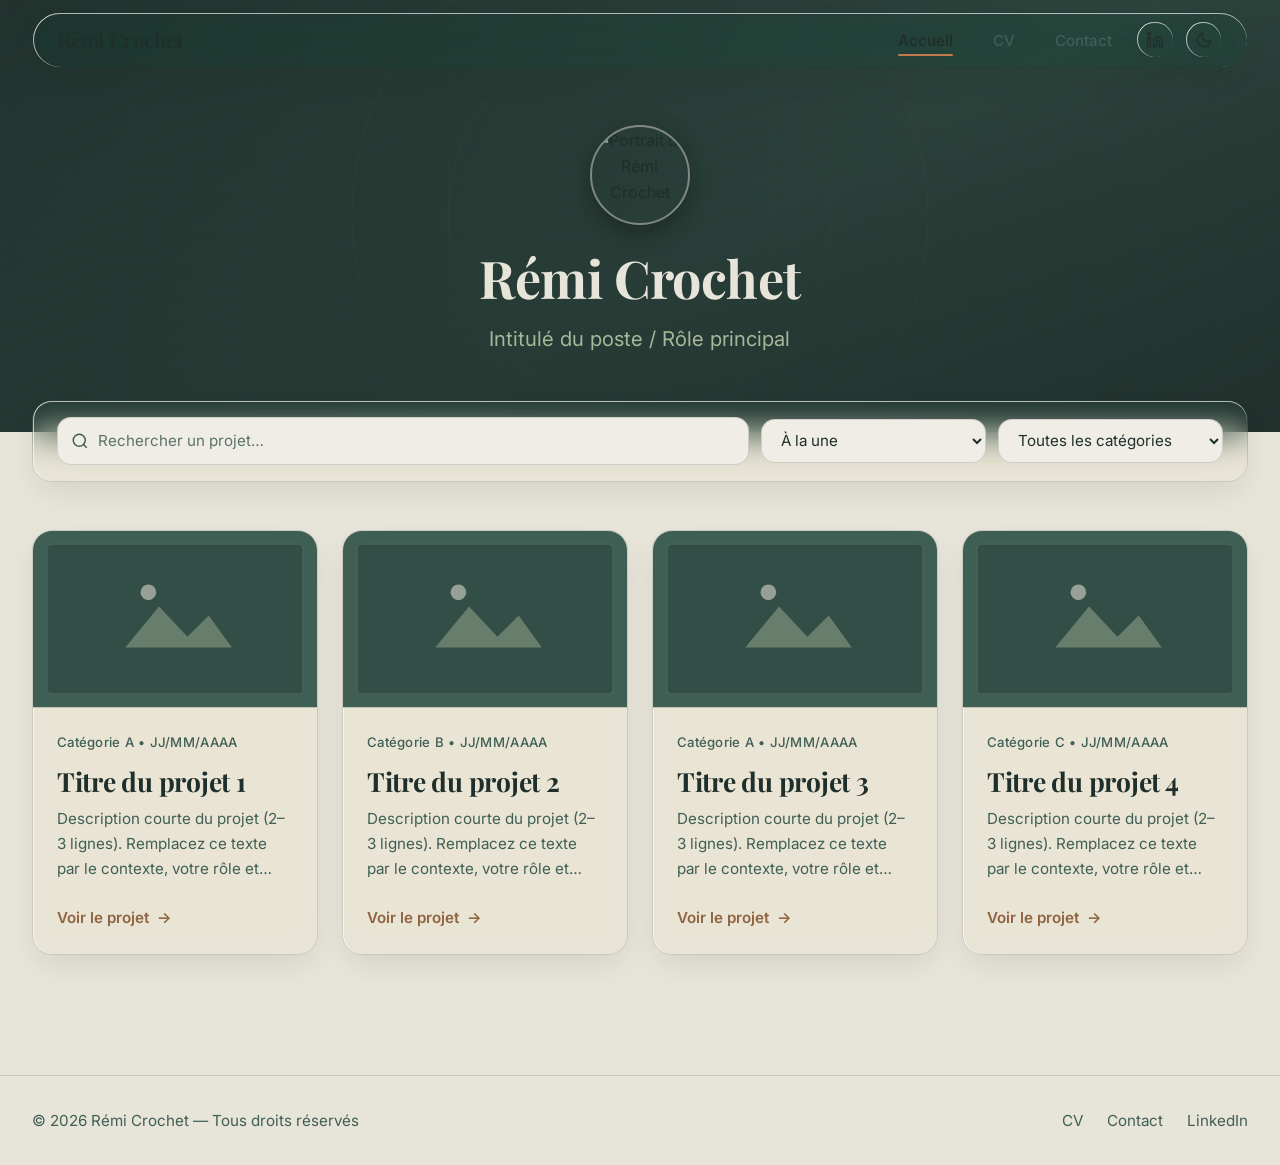
==== commit 2d88303a: "." ====
--- a/index.html
+++ b/index.html
@@ -1,202 +1,62 @@
-<!DOCTYPE html>
-<html lang="fr">
-<head>
-<meta charset="utf-8">
-<meta name="viewport" content="width=device-width, initial-scale=1">
-<title>Rémi Crochet – Administration systèmes et réseaux</title>
-<meta name="description" content="Étudiant en BUT Informatique, alternant en administration systèmes et réseaux. Parcours, projets et compétences.">
-<link rel="canonical" href="https://remicrochet.fr/">
-<link rel="alternate" hreflang="en" href="en.html">
-<link rel="preconnect" href="https://fonts.googleapis.com">
-<link rel="preconnect" href="https://fonts.gstatic.com" crossorigin>
-<link href="https://fonts.googleapis.com/css2?family=Bricolage+Grotesque:wght@500;700&family=Source+Sans+3:wght@400;600&display=swap" rel="stylesheet">
-<style>
-:root{--bg:#f3f2ef;--surface:#fff;--ink:#191919;--muted:#5f6368;--line:#dcdad5;--accent:#0a66c2;--on:#fff;--red:#c8102e;--ok:#3a8f2b;--warn:#b86e00}
-@media (prefers-color-scheme:dark){:root:not([data-theme=light]){--bg:#151a1e;--surface:#1d2226;--ink:#ecf0f3;--muted:#a9b3bb;--line:#38434f;--accent:#71b7fb;--on:#0b1218;--red:#ff5a6e;--ok:#5fcf4a;--warn:#f0b13a}}
-:root[data-theme=dark]{--bg:#151a1e;--surface:#1d2226;--ink:#ecf0f3;--muted:#a9b3bb;--line:#38434f;--accent:#71b7fb;--on:#0b1218;--red:#ff5a6e;--ok:#5fcf4a;--warn:#f0b13a}
-*{box-sizing:border-box}
-html{scroll-behavior:smooth;scroll-padding-top:4.5rem}
-body{margin:0;background:var(--bg);color:var(--ink);font:400 1.0625rem/1.65 "Source Sans 3",system-ui,sans-serif}
-h1,h2,h3{font-family:"Bricolage Grotesque",system-ui,sans-serif;line-height:1.15;margin:0}
-a{color:var(--accent)}
-a:focus-visible,button:focus-visible{outline:3px solid var(--accent);outline-offset:3px}
-.wrap{max-width:860px;margin:0 auto;padding:0 1.25rem}
-header.top{border-top:4px solid var(--red);position:sticky;top:0;z-index:5;background:var(--bg);border-bottom:1px solid var(--line)}
-header.top .wrap{display:flex;gap:1.25rem;align-items:center;min-height:3.5rem;overflow-x:auto}
-header.top a{color:var(--muted);text-decoration:none;white-space:nowrap;font-weight:600}
-header.top a:hover{color:var(--ink)}
-header.top .lang{margin-left:auto}
-header.top button{background:none;border:1px solid var(--line);color:var(--ink);border-radius:6px;padding:.25rem .6rem;cursor:pointer;font:inherit}
-section{padding:3.5rem 0 1rem}
-h2{font-size:1.9rem;margin-bottom:1.5rem}
-.hero{padding-top:4rem}
-.intro{display:flex;gap:2rem;align-items:center;justify-content:space-between;flex-wrap:wrap}
-.logo{background:#fff;border-radius:12px;padding:.5rem;border:1px solid var(--line);flex:none}
-.logo img{display:block;width:104px;height:auto}
-.goal{border-left:4px solid var(--red);padding-left:1rem;max-width:36rem;margin:0 0 1.5rem;font-weight:600}
-.hero h1{font-size:clamp(2.4rem,7vw,4rem);letter-spacing:-.02em;font-weight:700}
-.hero p.lead{font-size:1.25rem;max-width:36rem;color:var(--muted);margin:1rem 0 1.5rem}
-.btns{display:flex;flex-wrap:wrap;gap:.75rem;margin-bottom:2.5rem}
-.btn{display:inline-block;padding:.6rem 1.1rem;border-radius:6px;border:1px solid var(--accent);color:var(--accent);text-decoration:none;font-weight:600}
-.btn.main{background:var(--accent);color:var(--on)}
-.board{display:grid;grid-template-columns:repeat(auto-fit,minmax(230px,1fr));gap:1px;background:var(--line);border:1px solid var(--line);border-radius:8px;overflow:hidden}
-.tile{background:var(--surface);padding:1rem 1.1rem}
-.tile b{display:flex;align-items:center;gap:.5rem;font-family:"Bricolage Grotesque",sans-serif}
-.dot{width:.7rem;height:.7rem;border-radius:50%;background:var(--ok);flex:none}
-.dot.warn{background:var(--warn)}
-.tile span{display:block;color:var(--muted);font-size:.95rem;margin-top:.25rem}
-.timeline{list-style:none;margin:0;padding:0 0 0 1.5rem;border-left:2px solid var(--line)}
-.timeline li{position:relative;padding-bottom:2rem}
-.timeline li::before{content:"";position:absolute;left:calc(-1.5rem - 7px);top:.55rem;width:12px;height:12px;border-radius:50%;background:var(--accent);border:2px solid var(--bg)}
-.timeline h3{font-size:1.2rem}
-.when{color:var(--muted);font-size:.95rem;margin:.1rem 0 .4rem}
-.timeline p{margin:0;max-width:40rem}
-article.proj{background:var(--surface);border:1px solid var(--line);border-radius:8px;padding:1.5rem;margin-bottom:1.5rem}
-article.proj h3{font-size:1.4rem;margin-bottom:.25rem}
-article.proj .tags{color:var(--muted);font-size:.95rem;margin:0 0 1rem}
-article.proj dl{margin:0;display:grid;grid-template-columns:8rem 1fr;gap:.6rem 1rem}
-article.proj dt{font-weight:600}
-article.proj dd{margin:0;max-width:38rem}
-.todo{color:var(--warn);font-style:italic}
-.fig{margin:1.25rem 0 0;border:1px dashed var(--line);border-radius:6px;padding:1.5rem;color:var(--muted);text-align:center;font-size:.95rem}
-.skills{display:grid;grid-template-columns:repeat(auto-fit,minmax(240px,1fr));gap:1.25rem 2rem}
-.skills h3{font-size:1.05rem;margin-bottom:.3rem}
-.skills p{margin:0;color:var(--muted)}
-.edu p{margin:.2rem 0 1rem}
-footer{margin-top:4rem;border-top:1px solid var(--line);padding:2rem 0;color:var(--muted);font-size:.95rem}
-@media (max-width:600px){article.proj dl{grid-template-columns:1fr;gap:.1rem}article.proj dd{margin-bottom:.7rem}}
-@media (prefers-reduced-motion:reduce){html{scroll-behavior:auto}}
-</style>
-</head>
-<body>
-<header class="top">
-  <div class="wrap">
-    <a href="#parcours">Parcours</a><a href="#projets">Projets</a><a href="#competences">Compétences</a><a href="#formation">Formation</a><a href="#contact">Contact</a>
-    <a class="lang" href="en.html" hreflang="en" lang="en">English</a>
-    <button id="theme" type="button" aria-label="Changer de thème">Thème</button>
-  </div>
-</header>
-
-<main class="wrap">
-  <section class="hero" id="top">
-    <div class="intro"><div><h1>Rémi Crochet</h1>
-    <p class="lead">Étudiant en BUT Informatique, alternant en administration systèmes et réseaux. Expériences, projets et talents</p></div><div class="logo"><img src="images/hochland.jpg" width="104" alt="Logo du groupe Hochland"></div></div>
-    <p class="goal">À la fin de mon BUT, je recherche un poste d’administrateur systèmes et réseaux.</p>
-    <div class="btns">
-      <a class="btn main" href="cv.pdf">Télécharger mon CV</a>
-      <a class="btn" href="#contact">Me contacter</a>
-    </div>
-    <div class="board" role="list" aria-label="Où j’en suis">
-      <div class="tile" role="listitem"><b><i class="dot"></i>Labo d’essais</b><span>Réseau, virtualisation et sécurité déployés de bout en bout</span></div>
-      <div class="tile" role="listitem"><b><i class="dot"></i>Exploitation N1/N2</b><span>Support utilisateurs et production industrielle</span></div>
-      <div class="tile" role="listitem"><b><i class="dot warn"></i>Refonte de la supervision</b><span>Projet en cours : PRTG vers Zabbix</span></div>
-    </div>
-  </section>
-
-  <section id="parcours">
-    <h2>Parcours</h2>
-    <ol class="timeline">
-      <li>
-        <h3>Alternant en administration systèmes et réseaux</h3>
-        <p class="when">Henri Hutin – Groupe Hochland · depuis sept. 2026</p>
-        <p>Chef de projet de la migration de la supervision de l’infrastructure. En parallèle : support N1/N2 (GLPI, Jira ITSM, Active Directory, ClearPass, Azure), procédures sur Confluence et interventions matérielles.</p>
-      </li>
-      <li>
-        <h3>Technicien informatique</h3>
-        <p class="when">Henri Hutin – Groupe Hochland · juil.–août 2026 (CDD)</p>
-        <p>Du poste de travail aux lignes de production, en tenue blanche. Déploiement de postes avec SCCM, maintien en condition opérationnelle des équipements d’usine, benchmark de clients légers, échanges en anglais avec les équipes allemandes et espagnoles du groupe.</p>
-      </li>
-      <li>
-        <h3>Stage en administration systèmes et réseaux</h3>
-        <p class="when">févr.–juil. 2026</p>
-        <p>Conception et déploiement d’un laboratoire d’essais isolé de la production, pour tester les mises à jour et simuler des pannes.</p>
-      </li>
-      <li>
-        <h3>Vacataire</h3>
-        <p class="when">Centre des Finances Publiques, Verdun · juil. 2025</p>
-        <p>Première expérience en administration publique : comptabilité et bases de données.</p>
-      </li>
-    </ol>
-  </section>
-
-  <section id="projets">
-    <h2>Projets</h2>
-
-    <article class="proj">
-      <h3>Un laboratoire d’essais isolé de la production</h3>
-      <p class="tags">Aruba · VMware · Windows Server · OPNsense · 802.1X</p>
-      <dl>
-        <dt>Contexte</dt><dd>Tester des mises à jour et simuler des pannes sans aucun risque pour la production.</dd>
-        <dt>Solution</dt><dd>Réseau collapsed-core avec commutateurs Aruba 3810M en stacking, segmentation par VLANs et ACLs. Hôtes ESXi, vCenter, cluster HA avec vMotion et stockage SAN partagé en SAS. Active Directory, DNS, DHCP, déploiement des postes en PXE avec WDS et MDT, GPO. Pare-feu OPNsense en « refus par défaut » et accès réseau 802.1X via RADIUS (NPS).</dd>
-        <dt>Résultat</dt><dd class="todo">[À compléter : ce que le labo permet de faire aujourd’hui.]</dd>
-        <dt>Retenu</dt><dd class="todo">[À compléter : ce que tu as appris, ce que tu referais autrement.]</dd>
-      </dl>
-      <div class="fig">Schéma du labo à ajouter ici (images/labo.png)</div>
-    </article>
-
-    <article class="proj">
-      <h3>Refonte de la supervision : de PRTG à Zabbix</h3>
-      <p class="tags">Zabbix · NetBox · Opsgenie · ELK</p>
-      <dl>
-        <dt>Contexte</dt><dd>Remplacer l’ancienne solution de supervision par une vision unique et fiable de l’infrastructure.</dd>
-        <dt>Approche</dt><dd>Avant de surveiller, comprendre : le rôle, les forces, les faiblesses et les dépendances de chaque équipement. L’objectif est que tout équipement documenté soit supervisé automatiquement, et que seules les alertes qui impactent réellement la production remontent.</dd>
-        <dt>Mon rôle</dt><dd>Chef de projet : cadrage, planification, réunions de conception, décisions d’architecture avec mon maître d’apprentissage. Définition des seuils, des niveaux d’escalade et de la remontée vers l’astreinte. Dashboards, documentation et formation des utilisateurs avant la bascule.</dd>
-        <dt>État</dt><dd>Projet en cours.</dd>
-      </dl>
-    </article>
-
-    <article class="proj">
-      <h3>Benchmark de clients légers</h3>
-      <p class="tags">10ZiG · LeafOS · Stratodesk</p>
-      <dl>
-        <dt>Contexte</dt><dd>Préparer le remplacement de la solution de clients légers actuelle.</dd>
-        <dt>Mon rôle</dt><dd>Pilotage technique de la comparaison entre 10ZiG et LeafOS, puis suite du chantier avec la migration vers LeafOS.</dd>
-        <dt>Résultat</dt><dd class="todo">[À compléter : critères de comparaison et conclusion.]</dd>
-      </dl>
-    </article>
-  </section>
-
-  <section id="competences">
-    <h2>Compétences</h2>
-    <div class="skills">
-      <div><h3>Supervision et logs</h3><p>Zabbix, PRTG, NetBox, Opsgenie, ELK, Graylog</p></div>
-      <div><h3>Réseau</h3><p>Aruba, ClearPass, VLANs, ACLs, 802.1X, GNS3, Cisco, Checkpoint</p></div>
-      <div><h3>Virtualisation</h3><p>VMware vSphere, ESXi, vCenter, HA, vMotion, SAN</p></div>
-      <div><h3>Systèmes</h3><p>Windows Server, Active Directory, GPO, SCCM, WDS, MDT, Azure</p></div>
-      <div><h3>Exploitation et ITSM</h3><p>GLPI, Jira ITSM, Confluence, Matrix42</p></div>
-      <div><h3>Langues</h3><p>Français, anglais (Cambridge B2, pratique professionnelle)</p></div>
-    </div>
-  </section>
-
-  <section id="formation" class="edu">
-    <h2>Formation</h2>
-    <h3>BUT Informatique, parcours DACS</h3>
-    <p>Université de Lorraine, IUT Nancy-Charlemagne · 2024–2027, en alternance</p>
-    <h3>Baccalauréat général</h3>
-    <p>Lycée Jean-Auguste Margueritte · 2024, mention Très Bien, section européenne</p>
-    <h3>Cambridge English B2</h3>
-    <p>University of Cambridge · juillet 2024</p>
-  </section>
-
-  <section id="contact">
-    <h2>Contact</h2>
-    <p><a href="https://www.linkedin.com/in/r%C3%A9mi-crochet-319a47358/">LinkedIn</a> · <a href="https://github.com/crochetremi">GitHub</a></p>
-  </section>
-</main>
-
-<footer><div class="wrap">© <span id="y"></span> Rémi Crochet</div></footer>
-
-<script>
-document.getElementById('y').textContent=new Date().getFullYear();
-(function(){
-  var r=document.documentElement,b=document.getElementById('theme');
-  try{var s=localStorage.getItem('theme');if(s)r.dataset.theme=s}catch(e){}
-  b.addEventListener('click',function(){
-    var dark=r.dataset.theme?r.dataset.theme==='dark':matchMedia('(prefers-color-scheme:dark)').matches;
-    r.dataset.theme=dark?'light':'dark';
-    try{localStorage.setItem('theme',r.dataset.theme)}catch(e){}
-  });
-})();
-</script>
-</body>
-</html>
+<!DOCTYPE html>
+<html lang="fr">
+<head>
+  <meta charset="UTF-8">
+  <meta name="viewport" content="width=device-width, initial-scale=1.0">
+  <title>Rémi Crochet — Intitulé du poste / Rôle</title>
+  <meta name="description" content="Description courte du portfolio pour les moteurs de recherche (150-160 caractères maximum).">
+  
+  <!-- Open Graph / SEO -->
+  <meta property="og:type" content="website">
+  <meta property="og:title" content="Prénom Nom — Intitulé du poste / Rôle">
+  <meta property="og:description" content="Description courte du portfolio pour les moteurs de recherche.">
+  <meta property="og:image" content="./assets/hero-placeholder.svg">
+  <meta property="og:url" content="https://votredomaine.tld/">
+
+  <!-- Typographie : Playfair Display & Inter -->
+  <link rel="preconnect" href="https://fonts.googleapis.com">
+  <link rel="preconnect" href="https://fonts.gstatic.com" crossorigin>
+  <link href="https://fonts.googleapis.com/css2?family=Inter:wght@400;500;600&family=Playfair+Display:ital,wght@0,600;0,700;1,400&display=swap" rel="stylesheet">
+
+  <!-- Script anti-flash de thème (exécuté avant le rendu) -->
+  <script>
+    (function() {
+      const saved = localStorage.getItem('portfolio_theme');
+      const prefersDark = window.matchMedia('(prefers-color-scheme: dark)').matches;
+      document.documentElement.setAttribute('data-theme', saved || (prefersDark ? 'dark' : 'light'));
+    })();
+  </script>
+
+  <!-- Styles -->
+  <link rel="stylesheet" href="./css/tokens.css">
+  <link rel="stylesheet" href="./css/base.css">
+  <link rel="stylesheet" href="./css/components/glass.css">
+  <link rel="stylesheet" href="./css/components/navbar.css">
+  <link rel="stylesheet" href="./css/components/hero.css">
+  <link rel="stylesheet" href="./css/components/filters.css">
+  <link rel="stylesheet" href="./css/components/card.css">
+  <link rel="stylesheet" href="./css/components/carousel.css">
+  <link rel="stylesheet" href="./css/components/footer.css">
+  <link rel="stylesheet" href="./css/pages/home.css">
+</head>
+<body>
+  <a href="#main-content" class="skip-link">Aller au contenu principal</a>
+
+  <header id="navbar-root" class="site-header"></header>
+
+  <main id="main-content">
+    <section id="hero-root" class="hero" aria-label="Présentation"></section>
+
+    <section class="projects-section container" aria-labelledby="projects-heading">
+      <h2 id="projects-heading" class="sr-only">Projets réalisés</h2>
+      <div id="filters-root" class="filters-bar glass-panel"></div>
+      <div id="projects-root" class="projects-showcase" aria-live="polite"></div>
+    </section>
+  </main>
+
+  <footer id="footer-root" class="site-footer"></footer>
+
+  <script type="module" src="./js/main.js"></script>
+  <script type="module" src="./js/pages/home.js"></script>
+</body>
+</html>
--- a/css/tokens.css
+++ b/css/tokens.css
@@ -0,0 +1,127 @@
+:root {
+  /* ==========================================================================
+     1. PALETTE BRUTE ("Sauge de galerie") — Ne jamais utiliser dans les composants
+     ========================================================================== */
+  --palette-forest: #1F2F2B;
+  --palette-green: #3F5F55;
+  --palette-sage: #A6B89A;
+  --palette-cream: #E7E4D9;
+  --palette-terracotta: #C07A4B;
+
+  /* ==========================================================================
+     2. TYPOGRAPHIE & ÉCHELLES FLUIDES
+     ========================================================================== */
+  --font-serif: 'Playfair Display', Georgia, Cambria, serif;
+  --font-sans: 'Inter', -apple-system, BlinkMacSystemFont, 'Segoe UI', Roboto, sans-serif;
+
+  --text-xs: clamp(0.75rem, 0.72rem + 0.15vw, 0.825rem);
+  --text-sm: clamp(0.875rem, 0.84rem + 0.18vw, 0.95rem);
+  --text-base: clamp(1rem, 0.96rem + 0.2vw, 1.075rem);
+  --text-lg: clamp(1.125rem, 1.05rem + 0.35vw, 1.275rem);
+  --text-xl: clamp(1.35rem, 1.2rem + 0.65vw, 1.65rem);
+  --text-2xl: clamp(1.75rem, 1.45rem + 1.2vw, 2.35rem);
+  --text-3xl: clamp(2.25rem, 1.8rem + 2vw, 3.25rem);
+
+  /* ==========================================================================
+     3. ESPACEMENTS, RAYONS & TRANSITIONS
+     ========================================================================== */
+  --space-2xs: 0.25rem;
+  --space-xs: 0.5rem;
+  --space-sm: 0.75rem;
+  --space-md: 1rem;
+  --space-lg: 1.5rem;
+  --space-xl: 2rem;
+  --space-2xl: 3rem;
+  --space-3xl: 4.5rem;
+
+  --radius-sm: 0.5rem;
+  --radius-md: 0.875rem;
+  --radius-lg: 1.25rem;
+  --radius-full: 9999px;
+
+  --container-max: 1280px;
+  --navbar-height: 4.5rem;
+
+  --glass-blur: 18px;
+  --glass-saturate: 150%;
+
+  --ease-smooth: cubic-bezier(0.22, 1, 0.36, 1);
+  --duration-fast: 200ms;
+  --duration-normal: 280ms;
+}
+
+/* ==========================================================================
+   4. VARIABLES SÉMANTIQUES — THÈME CLAIR (Par défaut)
+   ========================================================================== */
+:root,
+:root[data-theme="light"] {
+  --bg: var(--palette-cream);
+  --surface: color-mix(in srgb, var(--palette-cream) 65%, white 35%);
+  --surface-elevated: color-mix(in srgb, var(--palette-cream) 82%, var(--palette-sage) 18%);
+  
+  /* Liquid Glass clair : dérive de blanc et sauge translucide */
+  --surface-glass: color-mix(in srgb, var(--palette-cream) 72%, white 28%, transparent 18%);
+  --surface-glass-fallback: color-mix(in srgb, var(--palette-cream) 94%, var(--palette-sage) 6%);
+  --glass-border: color-mix(in srgb, var(--palette-forest) 14%, transparent);
+  --glass-highlight: color-mix(in srgb, white 65%, transparent);
+  --glass-shadow: 0 12px 32px -8px color-mix(in srgb, var(--palette-forest) 12%, transparent);
+
+  /* Contrastes vérifiés WCAG AA :
+     - --text (#1F2F2B) sur --bg (#E7E4D9) = 10.7:1 (AAA)
+     - --text-muted (#3F5F55) sur --bg (#E7E4D9) = 5.1:1 (AA)
+     - --accent-text (#8F5C3A) sur --bg (#E7E4D9) = 4.8:1 (AA)
+     - --on-accent (#1F2F2B) sur --accent (#C07A4B) = 4.6:1 (AA) */
+  --text: var(--palette-forest);
+  --text-muted: var(--palette-green);
+  --border: color-mix(in srgb, var(--palette-forest) 16%, transparent);
+
+  --accent: var(--palette-terracotta);
+  --accent-hover: color-mix(in srgb, var(--palette-terracotta) 85%, var(--palette-forest) 15%);
+  --accent-text: color-mix(in srgb, var(--palette-terracotta) 70%, var(--palette-forest) 30%);
+  --on-accent: var(--palette-forest);
+
+  --hero-overlay: linear-gradient(
+    to bottom,
+    color-mix(in srgb, var(--palette-forest) 58%, transparent),
+    color-mix(in srgb, var(--palette-forest) 78%, transparent)
+  );
+  --hero-text: var(--palette-cream);
+  --hero-text-muted: var(--palette-sage);
+}
+
+/* ==========================================================================
+   5. VARIABLES SÉMANTIQUES — THÈME SOMBRE
+   ========================================================================== */
+:root[data-theme="dark"] {
+  --bg: var(--palette-forest);
+  --surface: color-mix(in srgb, var(--palette-forest) 65%, var(--palette-green) 35%);
+  --surface-elevated: color-mix(in srgb, var(--palette-forest) 45%, var(--palette-green) 55%);
+
+  /* Liquid Glass sombre : dérive de green translucide */
+  --surface-glass: color-mix(in srgb, var(--palette-green) 42%, transparent);
+  --surface-glass-fallback: color-mix(in srgb, var(--palette-forest) 75%, var(--palette-green) 25%);
+  --glass-border: color-mix(in srgb, var(--palette-sage) 22%, transparent);
+  --glass-highlight: color-mix(in srgb, var(--palette-cream) 16%, transparent);
+  --glass-shadow: 0 14px 36px -8px rgba(0, 0, 0, 0.45);
+
+  /* Contrastes vérifiés WCAG AA :
+     - --text (#E7E4D9) sur --bg (#1F2F2B) = 10.7:1 (AAA)
+     - --text-muted (#A6B89A) sur --bg (#1F2F2B) = 6.1:1 (AA)
+     - --accent-text (#C07A4B) sur --bg (#1F2F2B) = 4.6:1 (AA) */
+  --text: var(--palette-cream);
+  --text-muted: var(--palette-sage);
+  --border: color-mix(in srgb, var(--palette-sage) 20%, transparent);
+
+  --accent: var(--palette-terracotta);
+  --accent-hover: color-mix(in srgb, var(--palette-terracotta) 88%, var(--palette-cream) 12%);
+  --accent-text: var(--palette-terracotta);
+  --on-accent: var(--palette-forest);
+
+  --hero-overlay: linear-gradient(
+    to bottom,
+    color-mix(in srgb, var(--palette-forest) 65%, transparent),
+    color-mix(in srgb, var(--palette-forest) 90%, transparent)
+  );
+  --hero-text: var(--palette-cream);
+  --hero-text-muted: var(--palette-sage);
+}
--- a/css/base.css
+++ b/css/base.css
@@ -0,0 +1,153 @@
+*,
+*::before,
+*::after {
+  box-sizing: border-box;
+  margin: 0;
+  padding: 0;
+}
+
+html {
+  font-family: var(--font-sans);
+  font-size: 100%;
+  line-height: 1.65;
+  color: var(--text);
+  background-color: var(--bg);
+  scroll-behavior: smooth;
+  transition: background-color var(--duration-normal) var(--ease-smooth),
+              color var(--duration-normal) var(--ease-smooth);
+}
+
+body {
+  min-height: 100vh;
+  display: flex;
+  flex-direction: column;
+  overflow-x: hidden;
+  -webkit-font-smoothing: antialiased;
+}
+
+main {
+  flex: 1;
+}
+
+h1, h2, h3, h4 {
+  font-family: var(--font-serif);
+  font-weight: 700;
+  line-height: 1.25;
+  color: var(--text);
+  letter-spacing: -0.01em;
+}
+
+p {
+  max-width: 68ch;
+}
+
+a {
+  color: inherit;
+  text-decoration: none;
+  transition: color var(--duration-fast) var(--ease-smooth);
+}
+
+img, svg {
+  display: block;
+  max-width: 100%;
+}
+
+button, input, select {
+  font: inherit;
+  color: inherit;
+}
+
+ul {
+  list-style: none;
+}
+
+/* Focus accessible universel (Terracotta) */
+:focus-visible {
+  outline: 2px solid var(--accent);
+  outline-offset: 3px;
+}
+
+/* Lien d'évitement clavier */
+.skip-link {
+  position: absolute;
+  top: -100%;
+  left: var(--space-md);
+  z-index: 1000;
+  padding: var(--space-xs) var(--space-md);
+  background-color: var(--accent);
+  color: var(--on-accent);
+  font-weight: 600;
+  border-radius: var(--radius-sm);
+}
+
+.skip-link:focus {
+  top: var(--space-sm);
+}
+
+/* Utilitaires de mise en page */
+.container {
+  width: min(100% - 2rem, var(--container-max));
+  margin-inline: auto;
+}
+
+@media (min-width: 768px) {
+  .container {
+    width: min(100% - 4rem, var(--container-max));
+  }
+}
+
+.page-offset {
+  padding-top: calc(var(--navbar-height) + var(--space-2xl));
+  padding-bottom: var(--space-3xl);
+}
+
+.sr-only {
+  position: absolute;
+  width: 1px;
+  height: 1px;
+  padding: 0;
+  margin: -1px;
+  overflow: hidden;
+  clip: rect(0, 0, 0, 0);
+  white-space: nowrap;
+  border: 0;
+}
+
+/* Bouton primaire (Terracotta + texte Forest AA) */
+.btn-primary {
+  display: inline-flex;
+  align-items: center;
+  justify-content: center;
+  gap: var(--space-xs);
+  padding: 0.65rem 1.35rem;
+  background-color: var(--accent);
+  color: var(--on-accent);
+  font-weight: 600;
+  font-size: var(--text-sm);
+  border-radius: var(--radius-full);
+  border: 1px solid transparent;
+  cursor: pointer;
+  transition: background-color var(--duration-fast) var(--ease-smooth),
+              transform var(--duration-fast) var(--ease-smooth);
+}
+
+.btn-primary:hover {
+  background-color: var(--accent-hover);
+  transform: translateY(-1px);
+}
+
+.btn-primary:active {
+  transform: translateY(0);
+}
+
+/* Respect strict de prefers-reduced-motion */
+@media (prefers-reduced-motion: reduce) {
+  *,
+  *::before,
+  *::after {
+    animation-duration: 0.01ms !important;
+    animation-iteration-count: 1 !important;
+    transition-duration: 0.01ms !important;
+    scroll-behavior: auto !important;
+  }
+}
--- a/css/components/glass.css
+++ b/css/components/glass.css
@@ -0,0 +1,38 @@
+/* Effet Liquid Glass (macOS) avec fallback pour navigateurs sans backdrop-filter */
+.glass-panel,
+.glass-card,
+.glass-pill {
+  background-color: var(--surface-glass-fallback);
+  border: 1px solid var(--glass-border);
+  box-shadow: var(--glass-shadow),
+              inset 0 1px 0 0 var(--glass-highlight),
+              inset 1px 0 0 0 var(--glass-highlight);
+}
+
+@supports ((backdrop-filter: blur(1px)) or (-webkit-backdrop-filter: blur(1px))) {
+  .glass-panel,
+  .glass-card,
+  .glass-pill {
+    background-color: var(--surface-glass);
+    -webkit-backdrop-filter: blur(var(--glass-blur)) saturate(var(--glass-saturate));
+    backdrop-filter: blur(var(--glass-blur)) saturate(var(--glass-saturate));
+  }
+}
+
+.glass-panel {
+  border-radius: var(--radius-lg);
+}
+
+.glass-card {
+  border-radius: var(--radius-lg);
+  transition: transform var(--duration-normal) var(--ease-smooth),
+              border-color var(--duration-normal) var(--ease-smooth),
+              box-shadow var(--duration-normal) var(--ease-smooth);
+}
+
+.glass-pill {
+  border-radius: var(--radius-full);
+  transition: background-color var(--duration-fast) var(--ease-smooth),
+              border-color var(--duration-fast) var(--ease-smooth),
+              transform var(--duration-fast) var(--ease-smooth);
+}
--- a/css/components/navbar.css
+++ b/css/components/navbar.css
@@ -0,0 +1,119 @@
+.site-header {
+  position: fixed;
+  top: 0;
+  left: 0;
+  right: 0;
+  z-index: 100;
+  padding: var(--space-sm) 0;
+}
+
+.navbar {
+  display: flex;
+  align-items: center;
+  justify-content: space-between;
+  min-height: 3.5rem;
+  padding: var(--space-xs) var(--space-lg);
+}
+
+.navbar__brand {
+  font-family: var(--font-serif);
+  font-size: var(--text-lg);
+  font-weight: 700;
+  color: var(--text);
+  letter-spacing: -0.01em;
+}
+
+.navbar__actions {
+  display: flex;
+  align-items: center;
+  gap: var(--space-sm);
+}
+
+.navbar__menu {
+  display: none;
+  align-items: center;
+  gap: var(--space-md);
+}
+
+.navbar__link {
+  position: relative;
+  padding: var(--space-xs) var(--space-sm);
+  font-size: var(--text-sm);
+  font-weight: 500;
+  color: var(--text-muted);
+  border-radius: var(--radius-sm);
+  transition: color var(--duration-fast) var(--ease-smooth);
+}
+
+.navbar__link:hover {
+  color: var(--text);
+}
+
+.navbar__link[aria-current="page"] {
+  color: var(--text);
+  font-weight: 600;
+}
+
+.navbar__link[aria-current="page"]::after {
+  content: "";
+  position: absolute;
+  bottom: 2px;
+  left: var(--space-sm);
+  right: var(--space-sm);
+  height: 2px;
+  background-color: var(--accent);
+  border-radius: var(--radius-full);
+}
+
+.navbar__icon-btn {
+  display: inline-flex;
+  align-items: center;
+  justify-content: center;
+  width: 2.35rem;
+  height: 2.35rem;
+  color: var(--text);
+  background: transparent;
+  cursor: pointer;
+}
+
+.navbar__icon-btn:hover {
+  border-color: var(--accent);
+  color: var(--accent-text);
+}
+
+.navbar__burger {
+  display: inline-flex;
+}
+
+/* Menu mobile déroulant */
+.navbar__dropdown {
+  display: none;
+  margin-top: var(--space-xs);
+  padding: var(--space-md);
+}
+
+.navbar__dropdown[data-open="true"] {
+  display: block;
+}
+
+.navbar__mobile-list {
+  display: flex;
+  flex-direction: column;
+  gap: var(--space-xs);
+}
+
+.navbar__mobile-list .navbar__link {
+  display: block;
+  padding: var(--space-sm) var(--space-md);
+}
+
+@media (min-width: 768px) {
+  .navbar__menu {
+    display: flex;
+  }
+
+  .navbar__burger,
+  .navbar__dropdown {
+    display: none !important;
+  }
+}
--- a/css/components/hero.css
+++ b/css/components/hero.css
@@ -0,0 +1,52 @@
+.hero {
+  position: relative;
+  min-height: clamp(22rem, 48vh, 30rem);
+  display: flex;
+  align-items: center;
+  justify-content: center;
+  text-align: center;
+  padding: calc(var(--navbar-height) + var(--space-2xl)) var(--space-md) var(--space-3xl);
+  background-size: cover;
+  background-position: center;
+  background-repeat: no-repeat;
+  overflow: hidden;
+}
+
+.hero::before {
+  content: "";
+  position: absolute;
+  inset: 0;
+  background: var(--hero-overlay);
+  z-index: 1;
+}
+
+.hero__content {
+  position: relative;
+  z-index: 2;
+  display: flex;
+  flex-direction: column;
+  align-items: center;
+  gap: var(--space-sm);
+  max-width: 42rem;
+}
+
+.hero__avatar {
+  width: 6.25rem;
+  height: 6.25rem;
+  border-radius: var(--radius-full);
+  object-fit: cover;
+  border: 2px solid color-mix(in srgb, var(--palette-cream) 45%, transparent);
+  box-shadow: 0 8px 24px rgba(0, 0, 0, 0.3);
+  margin-bottom: var(--space-xs);
+}
+
+.hero__title {
+  font-size: var(--text-3xl);
+  color: var(--hero-text);
+}
+
+.hero__subtitle {
+  font-size: var(--text-lg);
+  color: var(--hero-text-muted);
+  font-weight: 400;
+}
--- a/css/components/filters.css
+++ b/css/components/filters.css
@@ -0,0 +1,70 @@
+.filters-bar {
+  position: relative;
+  z-index: 10;
+  margin-top: calc(-1 * var(--space-xl));
+  margin-bottom: var(--space-2xl);
+  padding: var(--space-md);
+  display: grid;
+  grid-template-columns: 1fr;
+  gap: var(--space-sm);
+  align-items: center;
+}
+
+.filters-bar__search {
+  position: relative;
+  display: flex;
+  align-items: center;
+}
+
+.filters-bar__search-icon {
+  position: absolute;
+  left: 0.9rem;
+  color: var(--text-muted);
+  pointer-events: none;
+}
+
+.filters-bar__input,
+.filters-bar__select {
+  width: 100%;
+  padding: 0.65rem 0.9rem;
+  font-size: var(--text-sm);
+  background-color: var(--surface);
+  color: var(--text);
+  border: 1px solid var(--border);
+  border-radius: var(--radius-md);
+  transition: border-color var(--duration-fast) var(--ease-smooth);
+}
+
+.filters-bar__input {
+  padding-left: 2.5rem;
+}
+
+.filters-bar__input::placeholder {
+  color: var(--text-muted);
+  opacity: 0.85;
+}
+
+.filters-bar__input:focus,
+.filters-bar__select:focus {
+  border-color: var(--accent);
+  outline: none;
+}
+
+.filters-bar__controls {
+  display: grid;
+  grid-template-columns: 1fr;
+  gap: var(--space-sm);
+}
+
+@media (min-width: 640px) {
+  .filters-bar__controls {
+    grid-template-columns: 1fr 1fr;
+  }
+}
+
+@media (min-width: 960px) {
+  .filters-bar {
+    grid-template-columns: 1.5fr 1fr;
+    padding: var(--space-md) var(--space-lg);
+  }
+}
--- a/css/components/card.css
+++ b/css/components/card.css
@@ -0,0 +1,77 @@
+.project-card {
+  display: flex;
+  flex-direction: column;
+  height: 100%;
+  overflow: hidden;
+}
+
+.project-card:hover {
+  transform: translateY(-4px);
+  border-color: color-mix(in srgb, var(--accent) 50%, var(--glass-border));
+}
+
+.project-card__media {
+  position: relative;
+  aspect-ratio: 16 / 10;
+  overflow: hidden;
+  background-color: var(--surface-elevated);
+  border-bottom: 1px solid var(--glass-border);
+}
+
+.project-card__img {
+  width: 100%;
+  height: 100%;
+  object-fit: cover;
+  transition: transform var(--duration-normal) var(--ease-smooth);
+}
+
+.project-card:hover .project-card__img {
+  transform: scale(1.03);
+}
+
+.project-card__body {
+  display: flex;
+  flex-direction: column;
+  flex: 1;
+  padding: var(--space-lg);
+  gap: var(--space-xs);
+}
+
+.project-card__meta {
+  font-size: var(--text-xs);
+  color: var(--text-muted);
+  font-weight: 500;
+  letter-spacing: 0.02em;
+}
+
+.project-card__title {
+  font-size: var(--text-xl);
+  color: var(--text);
+  margin-top: 0.15rem;
+}
+
+.project-card__desc {
+  font-size: var(--text-sm);
+  color: var(--text-muted);
+  display: -webkit-box;
+  -webkit-line-clamp: 3;
+  -webkit-box-orient: vertical;
+  overflow: hidden;
+  margin-bottom: var(--space-md);
+}
+
+.project-card__link {
+  margin-top: auto;
+  display: inline-flex;
+  align-items: center;
+  gap: var(--space-xs);
+  font-size: var(--text-sm);
+  font-weight: 600;
+  color: var(--accent-text);
+  width: fit-content;
+}
+
+.project-card__link:hover {
+  text-decoration: underline;
+  text-underline-offset: 4px;
+}
--- a/css/components/carousel.css
+++ b/css/components/carousel.css
@@ -0,0 +1,95 @@
+/* Mode Grille (4 projets ou moins) */
+.projects-grid {
+  display: grid;
+  grid-template-columns: 1fr;
+  gap: var(--space-lg);
+}
+
+@media (min-width: 640px) {
+  .projects-grid {
+    grid-template-columns: repeat(2, 1fr);
+  }
+}
+
+@media (min-width: 960px) {
+  .projects-grid {
+    grid-template-columns: repeat(3, 1fr);
+  }
+}
+
+@media (min-width: 1200px) {
+  .projects-grid {
+    grid-template-columns: repeat(4, 1fr);
+  }
+}
+
+/* Mode Carrousel (Plus de 4 projets) */
+.carousel {
+  position: relative;
+}
+
+.carousel__header {
+  display: flex;
+  justify-content: flex-end;
+  gap: var(--space-xs);
+  margin-bottom: var(--space-md);
+}
+
+.carousel__btn {
+  display: inline-flex;
+  align-items: center;
+  justify-content: center;
+  width: 2.5rem;
+  height: 2.5rem;
+  cursor: pointer;
+  color: var(--text);
+}
+
+.carousel__btn:hover {
+  border-color: var(--accent);
+  color: var(--accent-text);
+}
+
+.carousel__track {
+  display: grid;
+  grid-auto-flow: column;
+  /* Mobile : 1.2 cartes visibles pour suggérer le défilement */
+  grid-auto-columns: calc((100% - var(--space-md)) / 1.2);
+  gap: var(--space-lg);
+  overflow-x: auto;
+  scroll-snap-type: x mandatory;
+  scroll-behavior: smooth;
+  scrollbar-width: none;
+  padding-bottom: var(--space-sm);
+  cursor: grab;
+}
+
+.carousel__track::-webkit-scrollbar {
+  display: none;
+}
+
+.carousel__track.is-dragging {
+  cursor: grabbing;
+  scroll-snap-type: none;
+  scroll-behavior: auto;
+  user-select: none;
+}
+
+.carousel__slide {
+  scroll-snap-align: start;
+  height: 100%;
+}
+
+/* Tablette : 3 cartes visibles */
+@media (min-width: 768px) {
+  .carousel__track {
+    grid-auto-columns: calc((100% - (2 * var(--space-lg))) / 3);
+  }
+}
+
+/* Grand écran : 4 cartes visibles */
+@media (min-width: 1200px) {
+  .carousel__track {
+    grid-auto-columns: calc((100% - (3 * var(--space-lg))) / 4);
+  }
+}
--- a/css/components/footer.css
+++ b/css/components/footer.css
@@ -0,0 +1,35 @@
+.site-footer {
+  margin-top: var(--space-3xl);
+  border-top: 1px solid var(--border);
+  padding: var(--space-xl) 0;
+  font-size: var(--text-sm);
+  color: var(--text-muted);
+}
+
+.footer__inner {
+  display: flex;
+  flex-direction: column;
+  align-items: center;
+  justify-content: space-between;
+  gap: var(--space-md);
+  text-align: center;
+}
+
+.footer__links {
+  display: flex;
+  align-items: center;
+  gap: var(--space-lg);
+}
+
+.footer__link:hover {
+  color: var(--accent-text);
+  text-decoration: underline;
+  text-underline-offset: 4px;
+}
+
+@media (min-width: 640px) {
+  .footer__inner {
+    flex-direction: row;
+    text-align: left;
+  }
+}
--- a/css/pages/home.css
+++ b/css/pages/home.css
@@ -0,0 +1,21 @@
+.projects-section {
+  padding-bottom: var(--space-2xl);
+}
+
+.empty-state {
+  text-align: center;
+  padding: var(--space-3xl) var(--space-lg);
+  display: flex;
+  flex-direction: column;
+  align-items: center;
+  gap: var(--space-md);
+}
+
+.empty-state__title {
+  font-size: var(--text-xl);
+}
+
+.empty-state__text {
+  color: var(--text-muted);
+  font-size: var(--text-sm);
+}
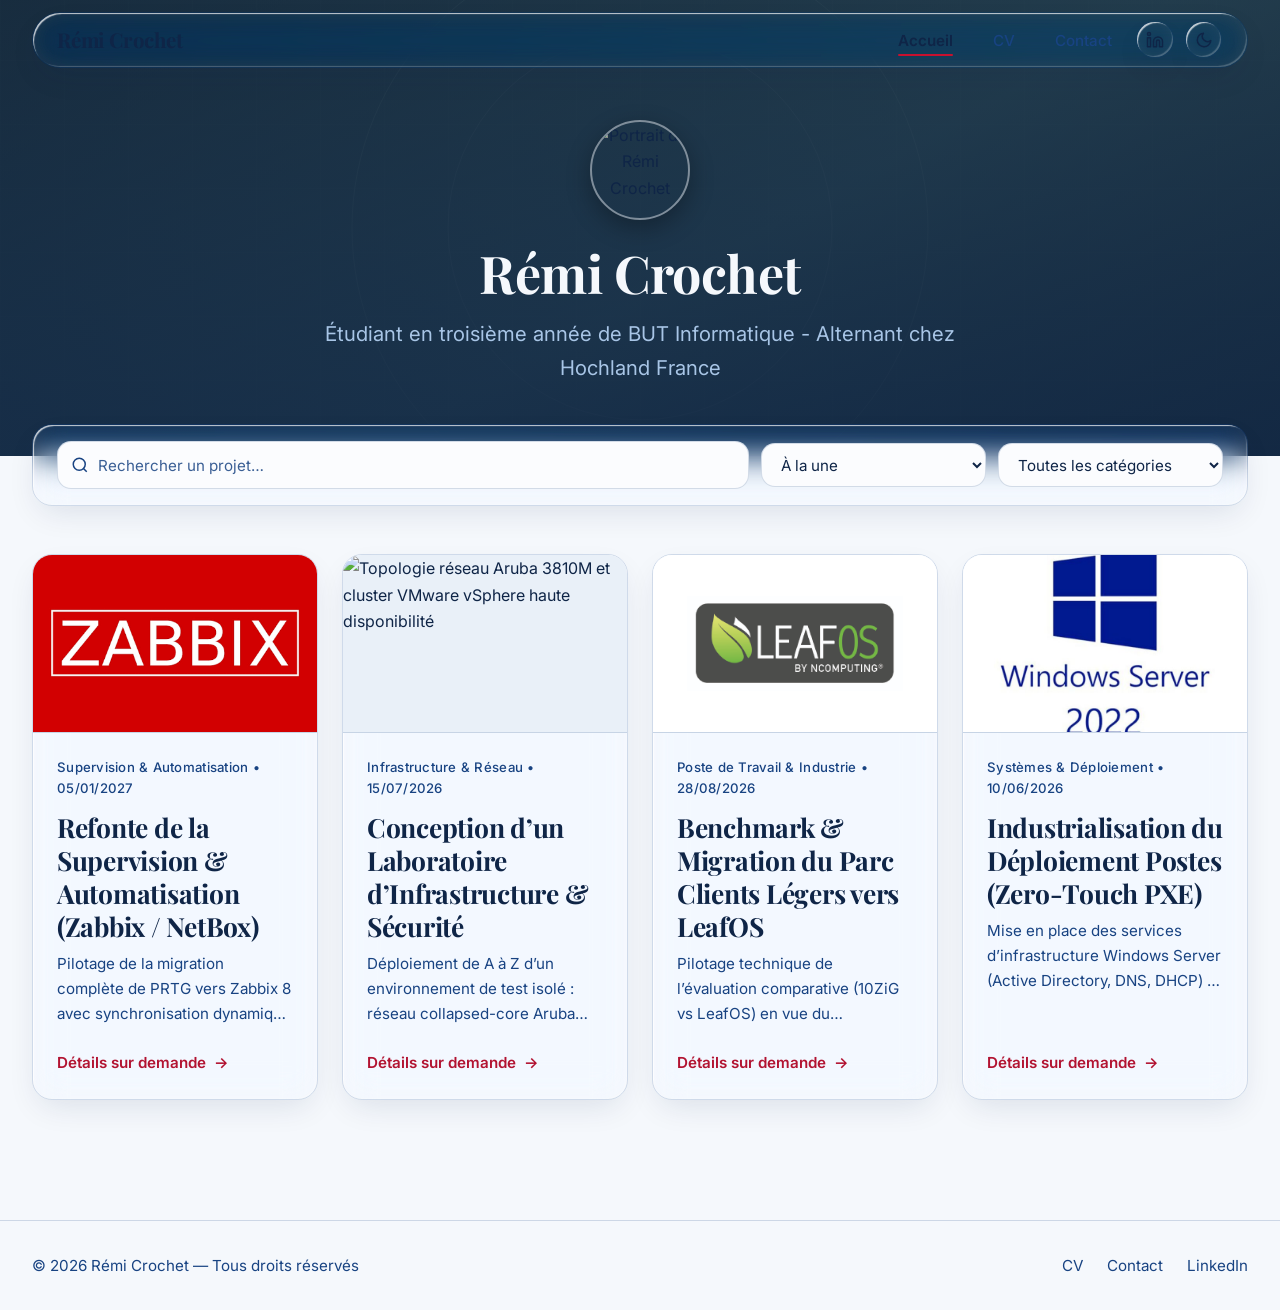
==== commit db8e5278: "title" ====
--- a/index.html
+++ b/index.html
@@ -3,13 +3,13 @@
 <head>
   <meta charset="UTF-8">
   <meta name="viewport" content="width=device-width, initial-scale=1.0">
-  <title>Rémi Crochet — Intitulé du poste / Rôle</title>
-  <meta name="description" content="Description courte du portfolio pour les moteurs de recherche (150-160 caractères maximum).">
+  <title>Rémi Crochet — Alternant système et réseaux</title>
+  <meta name="description" content="Rémi Crochet Portfolio 3eme Annee BUT Informatique Universite de Lorraine">
   
   <!-- Open Graph / SEO -->
   <meta property="og:type" content="website">
-  <meta property="og:title" content="Prénom Nom — Intitulé du poste / Rôle">
-  <meta property="og:description" content="Description courte du portfolio pour les moteurs de recherche.">
+  <meta property="og:title" content="Rémi Crochet — Alternant système et réseaux">
+  <meta property="og:description" content="Rémi Crochet Portfolio 3eme Annee BUT Informatique Universite de Lorraine">
   <meta property="og:image" content="./assets/hero-placeholder.svg">
   <meta property="og:url" content="https://votredomaine.tld/">
 
--- a/css/tokens.css
+++ b/css/tokens.css
@@ -1,12 +1,12 @@
 :root {
   /* ==========================================================================
-     1. PALETTE BRUTE ("Sauge de galerie") — Ne jamais utiliser dans les composants
+     1. PALETTE BRUTE ("Identité Hochland") — Ne jamais utiliser dans les composants
      ========================================================================== */
-  --palette-forest: #1F2F2B;
-  --palette-green: #3F5F55;
-  --palette-sage: #A6B89A;
-  --palette-cream: #E7E4D9;
-  --palette-terracotta: #C07A4B;
+  --palette-forest: #0F2547;     /* Bleu nuit profond (fond sombre & texte principal clair) */
+  --palette-green: #184382;      /* Bleu royal Hochland (arche & typographie du logo) */
+  --palette-sage: #A8C5E6;       /* Bleu glacier / ciel alpin (nuances secondaires & verre) */
+  --palette-cream: #F5F8FC;      /* Blanc alpin légèrement bleuté (fond clair & texte sombre) */
+  --palette-terracotta: #C8102E; /* Rouge écusson Hochland (accents, boutons & appels à l'action) */
 
   /* ==========================================================================
      2. TYPOGRAPHIE & ÉCHELLES FLUIDES
@@ -51,76 +51,76 @@
 }
 
 /* ==========================================================================
-   4. VARIABLES SÉMANTIQUES — THÈME CLAIR (Par défaut)
+   4. VARIABLES SÉMANTIQUES — THÈME CLAIR (Par défaut : Blanc Alpin, Bleu & Rouge)
    ========================================================================== */
 :root,
 :root[data-theme="light"] {
   --bg: var(--palette-cream);
-  --surface: color-mix(in srgb, var(--palette-cream) 65%, white 35%);
-  --surface-elevated: color-mix(in srgb, var(--palette-cream) 82%, var(--palette-sage) 18%);
+  --surface: color-mix(in srgb, var(--palette-cream) 45%, white 55%);
+  --surface-elevated: color-mix(in srgb, var(--palette-cream) 84%, var(--palette-sage) 16%);
   
-  /* Liquid Glass clair : dérive de blanc et sauge translucide */
+  /* Liquid Glass clair : dérive de blanc pur et bleu glacier translucide */
   --surface-glass: color-mix(in srgb, var(--palette-cream) 72%, white 28%, transparent 18%);
-  --surface-glass-fallback: color-mix(in srgb, var(--palette-cream) 94%, var(--palette-sage) 6%);
-  --glass-border: color-mix(in srgb, var(--palette-forest) 14%, transparent);
-  --glass-highlight: color-mix(in srgb, white 65%, transparent);
+  --surface-glass-fallback: color-mix(in srgb, var(--palette-cream) 92%, var(--palette-sage) 8%);
+  --glass-border: color-mix(in srgb, var(--palette-green) 16%, transparent);
+  --glass-highlight: color-mix(in srgb, white 75%, transparent);
   --glass-shadow: 0 12px 32px -8px color-mix(in srgb, var(--palette-forest) 12%, transparent);
 
-  /* Contrastes vérifiés WCAG AA :
-     - --text (#1F2F2B) sur --bg (#E7E4D9) = 10.7:1 (AAA)
-     - --text-muted (#3F5F55) sur --bg (#E7E4D9) = 5.1:1 (AA)
-     - --accent-text (#8F5C3A) sur --bg (#E7E4D9) = 4.8:1 (AA)
-     - --on-accent (#1F2F2B) sur --accent (#C07A4B) = 4.6:1 (AA) */
+  /* Contrastes vérifiés WCAG AA / AAA :
+     - --text (#0F2547) sur --bg (#F5F8FC) = 14.1:1 (AAA)
+     - --text-muted (#184382) sur --bg (#F5F8FC) = 8.7:1 (AAA)
+     - --accent-text (#B00E28) sur --bg (#F5F8FC) = 6.4:1 (AA)
+     - --on-accent (#F5F8FC) sur --accent (#C8102E) = 5.6:1 (AA) */
   --text: var(--palette-forest);
   --text-muted: var(--palette-green);
-  --border: color-mix(in srgb, var(--palette-forest) 16%, transparent);
+  --border: color-mix(in srgb, var(--palette-green) 18%, transparent);
 
   --accent: var(--palette-terracotta);
   --accent-hover: color-mix(in srgb, var(--palette-terracotta) 85%, var(--palette-forest) 15%);
-  --accent-text: color-mix(in srgb, var(--palette-terracotta) 70%, var(--palette-forest) 30%);
-  --on-accent: var(--palette-forest);
+  --accent-text: color-mix(in srgb, var(--palette-terracotta) 88%, var(--palette-forest) 12%);
+  --on-accent: var(--palette-cream);
 
   --hero-overlay: linear-gradient(
     to bottom,
-    color-mix(in srgb, var(--palette-forest) 58%, transparent),
-    color-mix(in srgb, var(--palette-forest) 78%, transparent)
+    color-mix(in srgb, var(--palette-forest) 60%, transparent),
+    color-mix(in srgb, var(--palette-forest) 82%, transparent)
   );
   --hero-text: var(--palette-cream);
   --hero-text-muted: var(--palette-sage);
 }
 
 /* ==========================================================================
-   5. VARIABLES SÉMANTIQUES — THÈME SOMBRE
+   5. VARIABLES SÉMANTIQUES — THÈME SOMBRE (Bleu Nuit, Bleu Royal & Rouge Vif)
    ========================================================================== */
 :root[data-theme="dark"] {
   --bg: var(--palette-forest);
-  --surface: color-mix(in srgb, var(--palette-forest) 65%, var(--palette-green) 35%);
-  --surface-elevated: color-mix(in srgb, var(--palette-forest) 45%, var(--palette-green) 55%);
+  --surface: color-mix(in srgb, var(--palette-forest) 68%, var(--palette-green) 32%);
+  --surface-elevated: color-mix(in srgb, var(--palette-forest) 48%, var(--palette-green) 52%);
 
-  /* Liquid Glass sombre : dérive de green translucide */
+  /* Liquid Glass sombre : dérive du bleu royal Hochland translucide */
   --surface-glass: color-mix(in srgb, var(--palette-green) 42%, transparent);
   --surface-glass-fallback: color-mix(in srgb, var(--palette-forest) 75%, var(--palette-green) 25%);
   --glass-border: color-mix(in srgb, var(--palette-sage) 22%, transparent);
-  --glass-highlight: color-mix(in srgb, var(--palette-cream) 16%, transparent);
-  --glass-shadow: 0 14px 36px -8px rgba(0, 0, 0, 0.45);
+  --glass-highlight: color-mix(in srgb, var(--palette-cream) 14%, transparent);
+  --glass-shadow: 0 14px 36px -8px rgba(5, 12, 26, 0.55);
 
-  /* Contrastes vérifiés WCAG AA :
-     - --text (#E7E4D9) sur --bg (#1F2F2B) = 10.7:1 (AAA)
-     - --text-muted (#A6B89A) sur --bg (#1F2F2B) = 6.1:1 (AA)
-     - --accent-text (#C07A4B) sur --bg (#1F2F2B) = 4.6:1 (AA) */
+  /* Contrastes vérifiés WCAG AA / AAA :
+     - --text (#F5F8FC) sur --bg (#0F2547) = 14.1:1 (AAA)
+     - --text-muted (#A8C5E6) sur --bg (#0F2547) = 8.4:1 (AAA)
+     - --accent-text (#FF6B81) sur --bg (#0F2547) = 5.8:1 (AA) */
   --text: var(--palette-cream);
   --text-muted: var(--palette-sage);
   --border: color-mix(in srgb, var(--palette-sage) 20%, transparent);
 
   --accent: var(--palette-terracotta);
-  --accent-hover: color-mix(in srgb, var(--palette-terracotta) 88%, var(--palette-cream) 12%);
-  --accent-text: var(--palette-terracotta);
-  --on-accent: var(--palette-forest);
+  --accent-hover: color-mix(in srgb, var(--palette-terracotta) 85%, white 15%);
+  --accent-text: color-mix(in srgb, var(--palette-terracotta) 62%, white 38%);
+  --on-accent: var(--palette-cream);
 
   --hero-overlay: linear-gradient(
     to bottom,
-    color-mix(in srgb, var(--palette-forest) 65%, transparent),
-    color-mix(in srgb, var(--palette-forest) 90%, transparent)
+    color-mix(in srgb, var(--palette-forest) 68%, transparent),
+    color-mix(in srgb, var(--palette-forest) 92%, transparent)
   );
   --hero-text: var(--palette-cream);
   --hero-text-muted: var(--palette-sage);
--- a/css/components/glass.css
+++ b/css/components/glass.css
@@ -1,12 +1,26 @@
+:root {
+  --glass-blur: 16px;
+  --glass-saturate: 180%;
+  --surface-glass: rgba(255, 255, 255, 0.03);
+  --surface-glass-fallback: rgba(24, 32, 56, 0.92);
+  --glass-border: rgba(255, 255, 255, 0.10);
+  --glass-highlight: rgba(255, 255, 255, 0.40);
+  --glass-shadow: 0 8px 28px rgba(0, 0, 0, 0.22);
+}
+
 /* Effet Liquid Glass (macOS) avec fallback pour navigateurs sans backdrop-filter */
 .glass-panel,
 .glass-card,
 .glass-pill {
   background-color: var(--surface-glass-fallback);
   border: 1px solid var(--glass-border);
-  box-shadow: var(--glass-shadow),
-              inset 0 1px 0 0 var(--glass-highlight),
-              inset 1px 0 0 0 var(--glass-highlight);
+  box-shadow:
+    var(--glass-shadow),
+    /* reflets spéculaires aux coins opposés : l'effet "liquide" */
+    inset 2px 2px 1px -1px var(--glass-highlight),
+    inset -2px -2px 1px -1px rgba(255, 255, 255, 0.22),
+    /* épaisseur du verre : halo intérieur doux */
+    inset 0 0 18px rgba(255, 255, 255, 0.06);
 }
 
 @supports ((backdrop-filter: blur(1px)) or (-webkit-backdrop-filter: blur(1px))) {
@@ -30,9 +44,21 @@
               box-shadow var(--duration-normal) var(--ease-smooth);
 }
 
+.glass-card:hover {
+  transform: translateY(-2px);
+  border-color: rgba(255, 255, 255, 0.24);
+}
+
 .glass-pill {
   border-radius: var(--radius-full);
   transition: background-color var(--duration-fast) var(--ease-smooth),
               border-color var(--duration-fast) var(--ease-smooth),
               transform var(--duration-fast) var(--ease-smooth);
+}
+
+/* Hover uniquement sur les éléments cliquables : la barre du haut n'est pas concernée */
+a.glass-pill:hover,
+button.glass-pill:hover {
+  background-color: rgba(255, 255, 255, 0.10);
+  border-color: rgba(255, 255, 255, 0.24);
 }
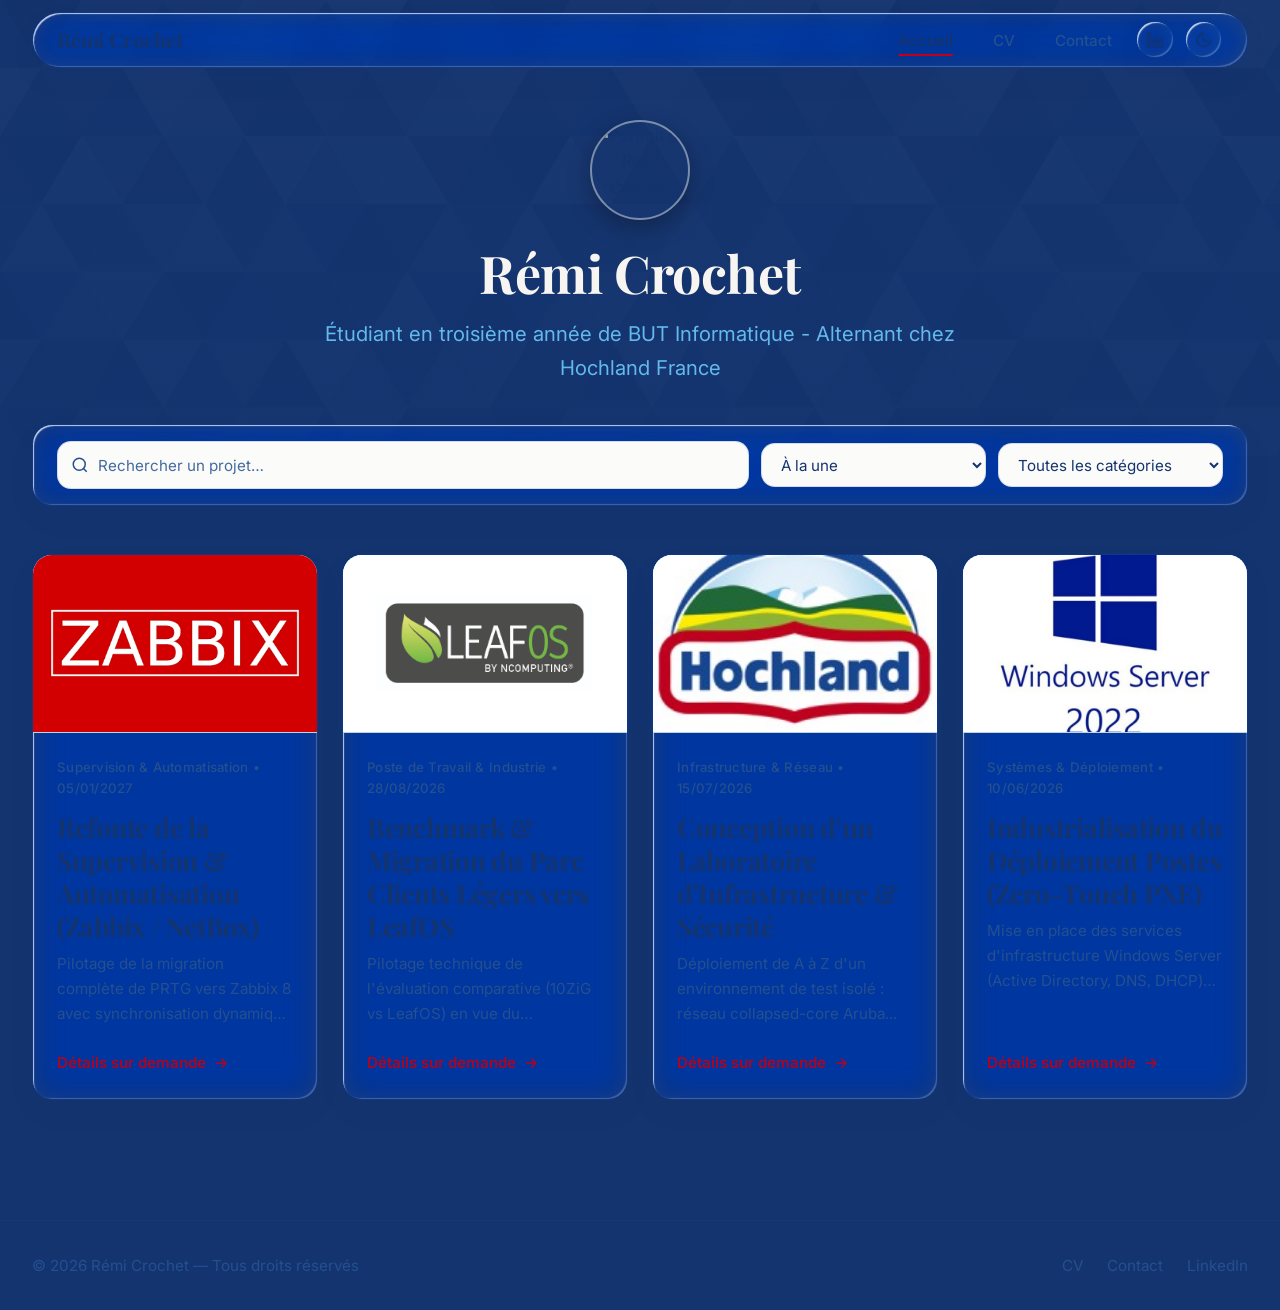
==== commit de0e2b42: "favicon" ====
--- a/index.html
+++ b/index.html
@@ -17,6 +17,7 @@
   <link rel="preconnect" href="https://fonts.googleapis.com">
   <link rel="preconnect" href="https://fonts.gstatic.com" crossorigin>
   <link href="https://fonts.googleapis.com/css2?family=Inter:wght@400;500;600&family=Playfair+Display:ital,wght@0,600;0,700;1,400&display=swap" rel="stylesheet">
+  <link rel="icon" type="image/png" href="assets/favicon.svg">
 
   <!-- Script anti-flash de thème (exécuté avant le rendu) -->
   <script>
--- a/css/tokens.css
+++ b/css/tokens.css
@@ -2,12 +2,11 @@
   /* ==========================================================================
      1. PALETTE BRUTE ("Identité Hochland") — Ne jamais utiliser dans les composants
      ========================================================================== */
-  --palette-forest: #0F2547;     /* Bleu nuit profond (fond sombre & texte principal clair) */
-  --palette-green: #184382;      /* Bleu royal Hochland (arche & typographie du logo) */
-  --palette-sage: #A8C5E6;       /* Bleu glacier / ciel alpin (nuances secondaires & verre) */
-  --palette-cream: #F5F8FC;      /* Blanc alpin légèrement bleuté (fond clair & texte sombre) */
-  --palette-terracotta: #C8102E; /* Rouge écusson Hochland (accents, boutons & appels à l'action) */
-
+  --palette-forest: #14346f;     /* Bleu nuit profond (fond sombre & texte principal clair) */
+  --palette-green: #24508F;      /* Bleu royal Hochland (arche & typographie du logo) */
+  --palette-sage: #63b9ec;       /* Bleu glacier / ciel alpin (nuances secondaires & verre) */
+  --palette-cream: #F6F5F1;      /* Blanc alpin légèrement bleuté (fond clair & texte sombre) */
+  --palette-terracotta: #be0019; /* Rouge écusson Hochland (accents, boutons & appels à l'action) */
   /* ==========================================================================
      2. TYPOGRAPHIE & ÉCHELLES FLUIDES
      ========================================================================== */
@@ -55,7 +54,7 @@
    ========================================================================== */
 :root,
 :root[data-theme="light"] {
-  --bg: var(--palette-cream);
+  --bg: var(--palette-forest);
   --surface: color-mix(in srgb, var(--palette-cream) 45%, white 55%);
   --surface-elevated: color-mix(in srgb, var(--palette-cream) 84%, var(--palette-sage) 16%);
   
@@ -82,11 +81,14 @@
 
   --hero-overlay: linear-gradient(
     to bottom,
-    color-mix(in srgb, var(--palette-forest) 60%, transparent),
-    color-mix(in srgb, var(--palette-forest) 82%, transparent)
+    color-mix(in srgb, var(--palette-forest) 30%, transparent),
+    color-mix(in srgb, var(--palette-forest) 65%, transparent)
   );
   --hero-text: var(--palette-cream);
   --hero-text-muted: var(--palette-sage);
+
+  --card-bg: #ffffff; 
+  --text-color: #212121; /* Adapter la couleur du texte si besoin pour qu'il reste lisible sur du blanc */
 }
 
 /* ==========================================================================
@@ -113,14 +115,14 @@
   --border: color-mix(in srgb, var(--palette-sage) 20%, transparent);
 
   --accent: var(--palette-terracotta);
-  --accent-hover: color-mix(in srgb, var(--palette-terracotta) 85%, white 15%);
+  --accent-hover: color-mix(in srgb, var(--palette-terracotta) 80%, white 15%);
   --accent-text: color-mix(in srgb, var(--palette-terracotta) 62%, white 38%);
   --on-accent: var(--palette-cream);
 
   --hero-overlay: linear-gradient(
     to bottom,
-    color-mix(in srgb, var(--palette-forest) 68%, transparent),
-    color-mix(in srgb, var(--palette-forest) 92%, transparent)
+    color-mix(in srgb, var(--palette-forest) 30%, transparent),
+    color-mix(in srgb, var(--palette-forest) 65%, transparent)
   );
   --hero-text: var(--palette-cream);
   --hero-text-muted: var(--palette-sage);
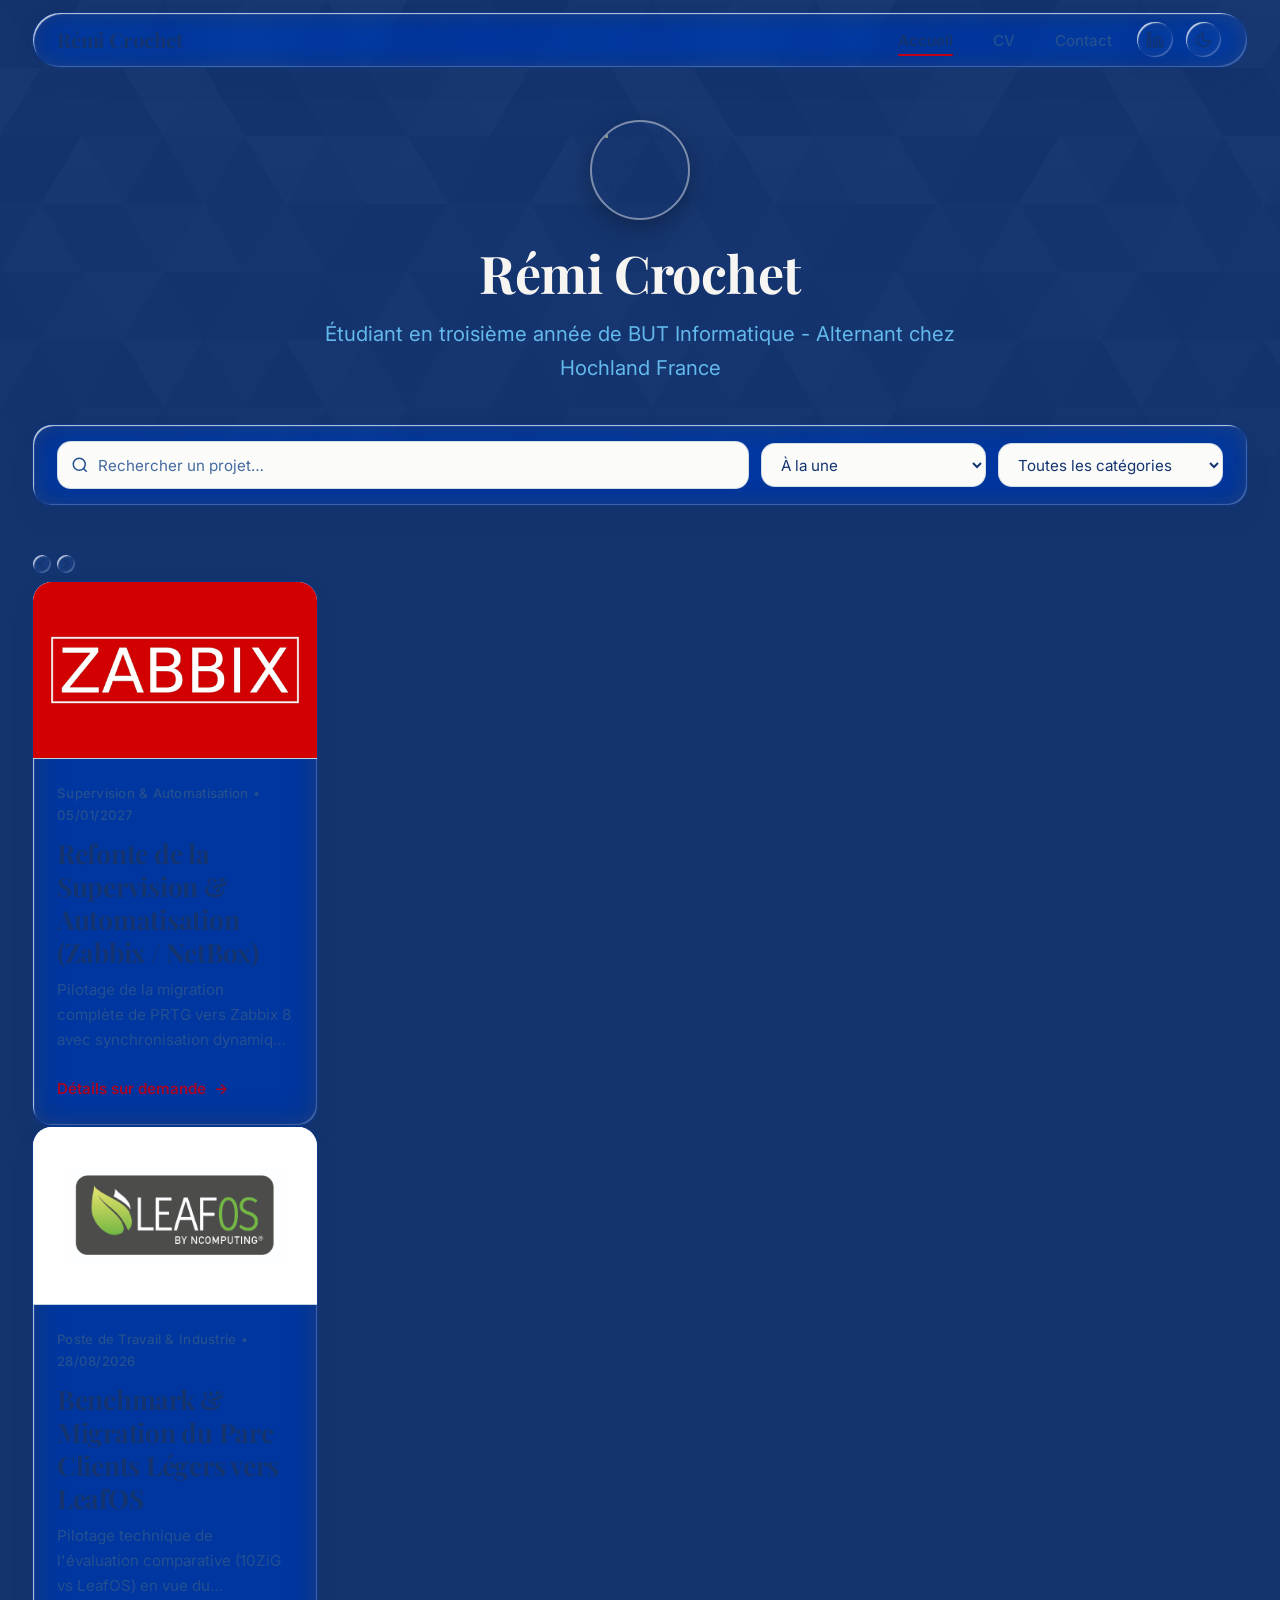
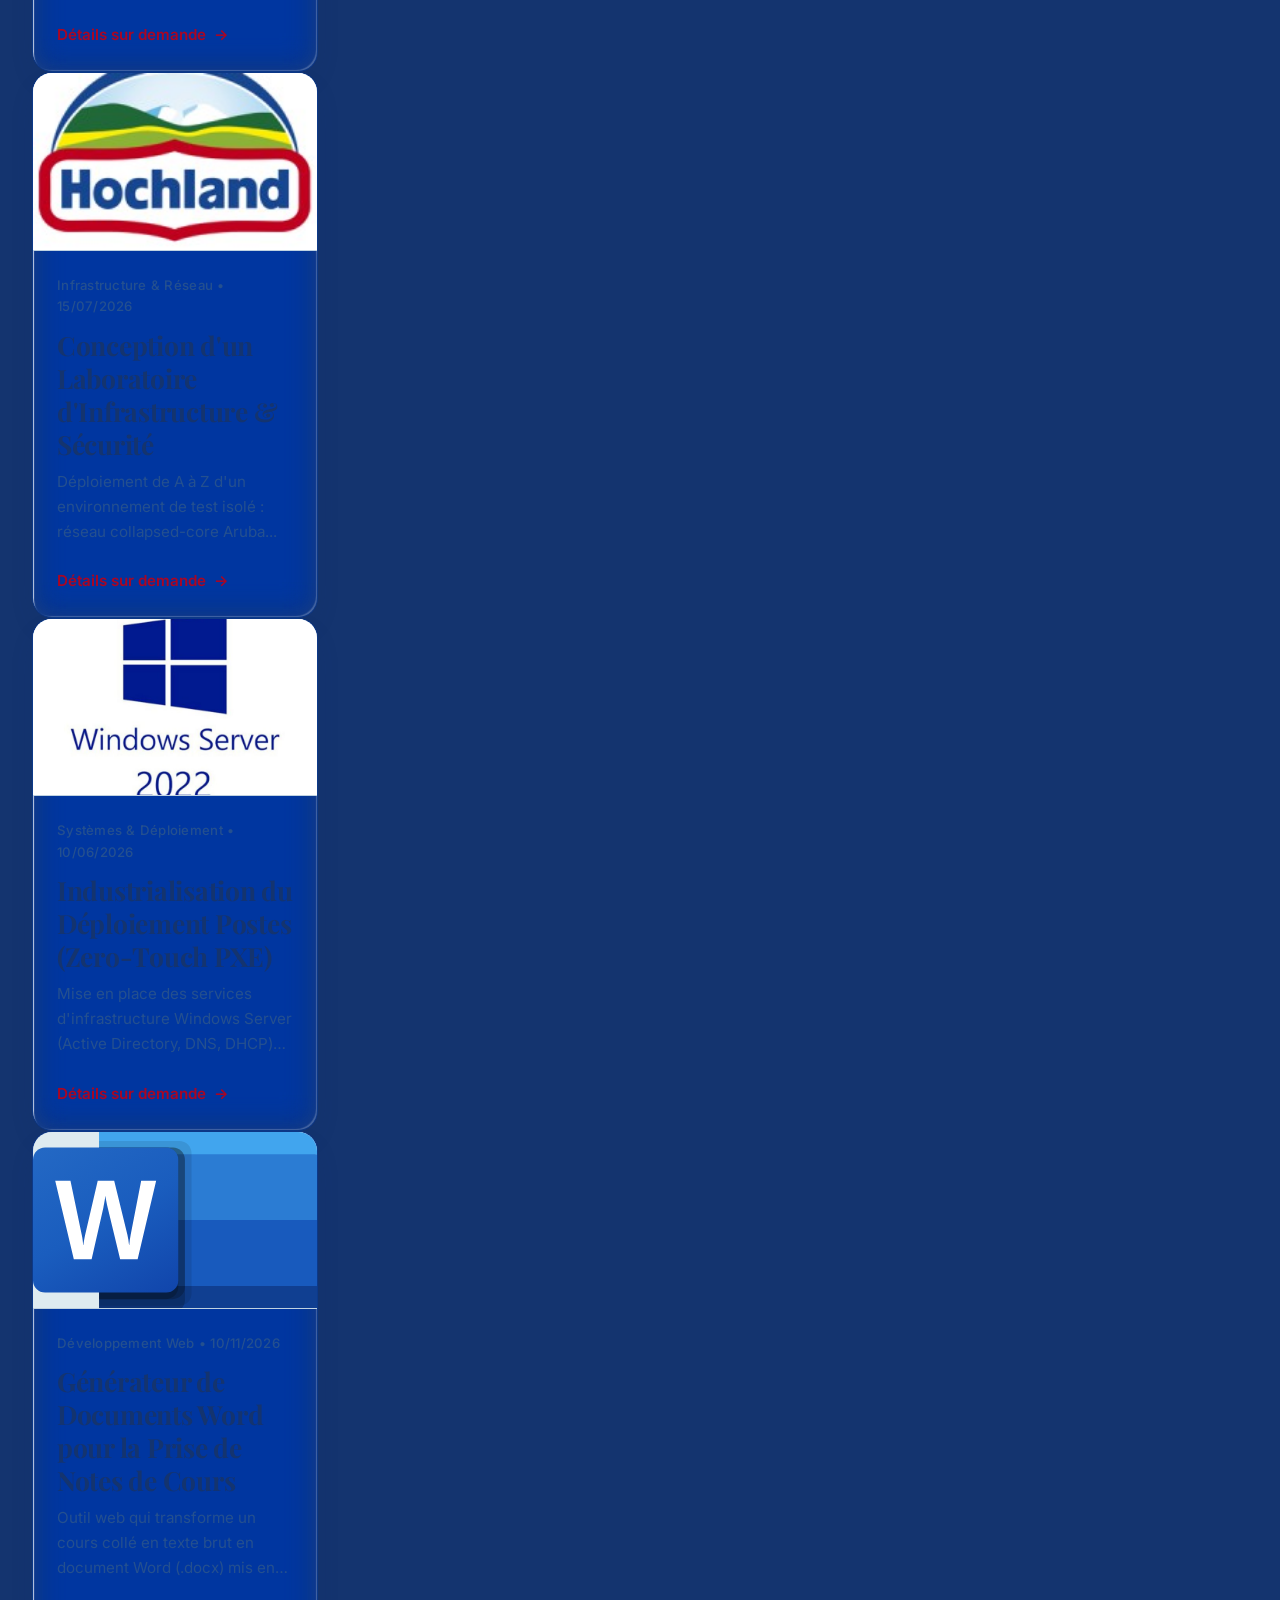
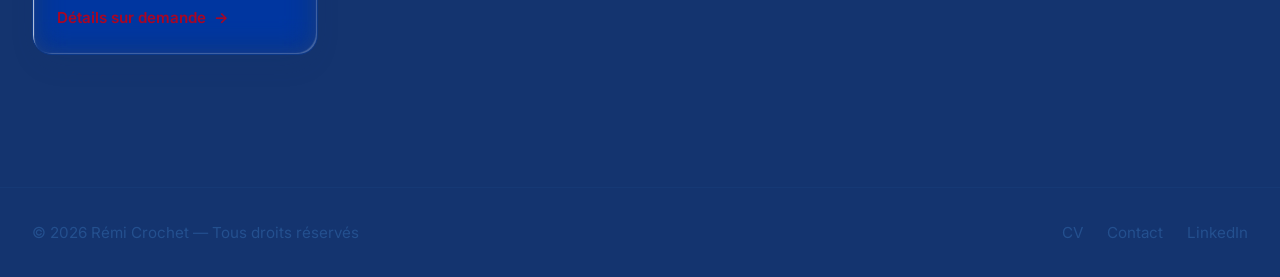
==== commit 51ba4663: "caroussel" ====
--- a/index.html
+++ b/index.html
@@ -57,6 +57,8 @@
 
   <footer id="footer-root" class="site-footer"></footer>
 
+  <link rel="stylesheet" href="https://unpkg.com/flickity@2/dist/flickity.min.css">
+  <script src="https://unpkg.com/flickity@2/dist/flickity.pkgd.min.js"></script>
   <script type="module" src="./js/main.js"></script>
   <script type="module" src="./js/pages/home.js"></script>
 </body>
